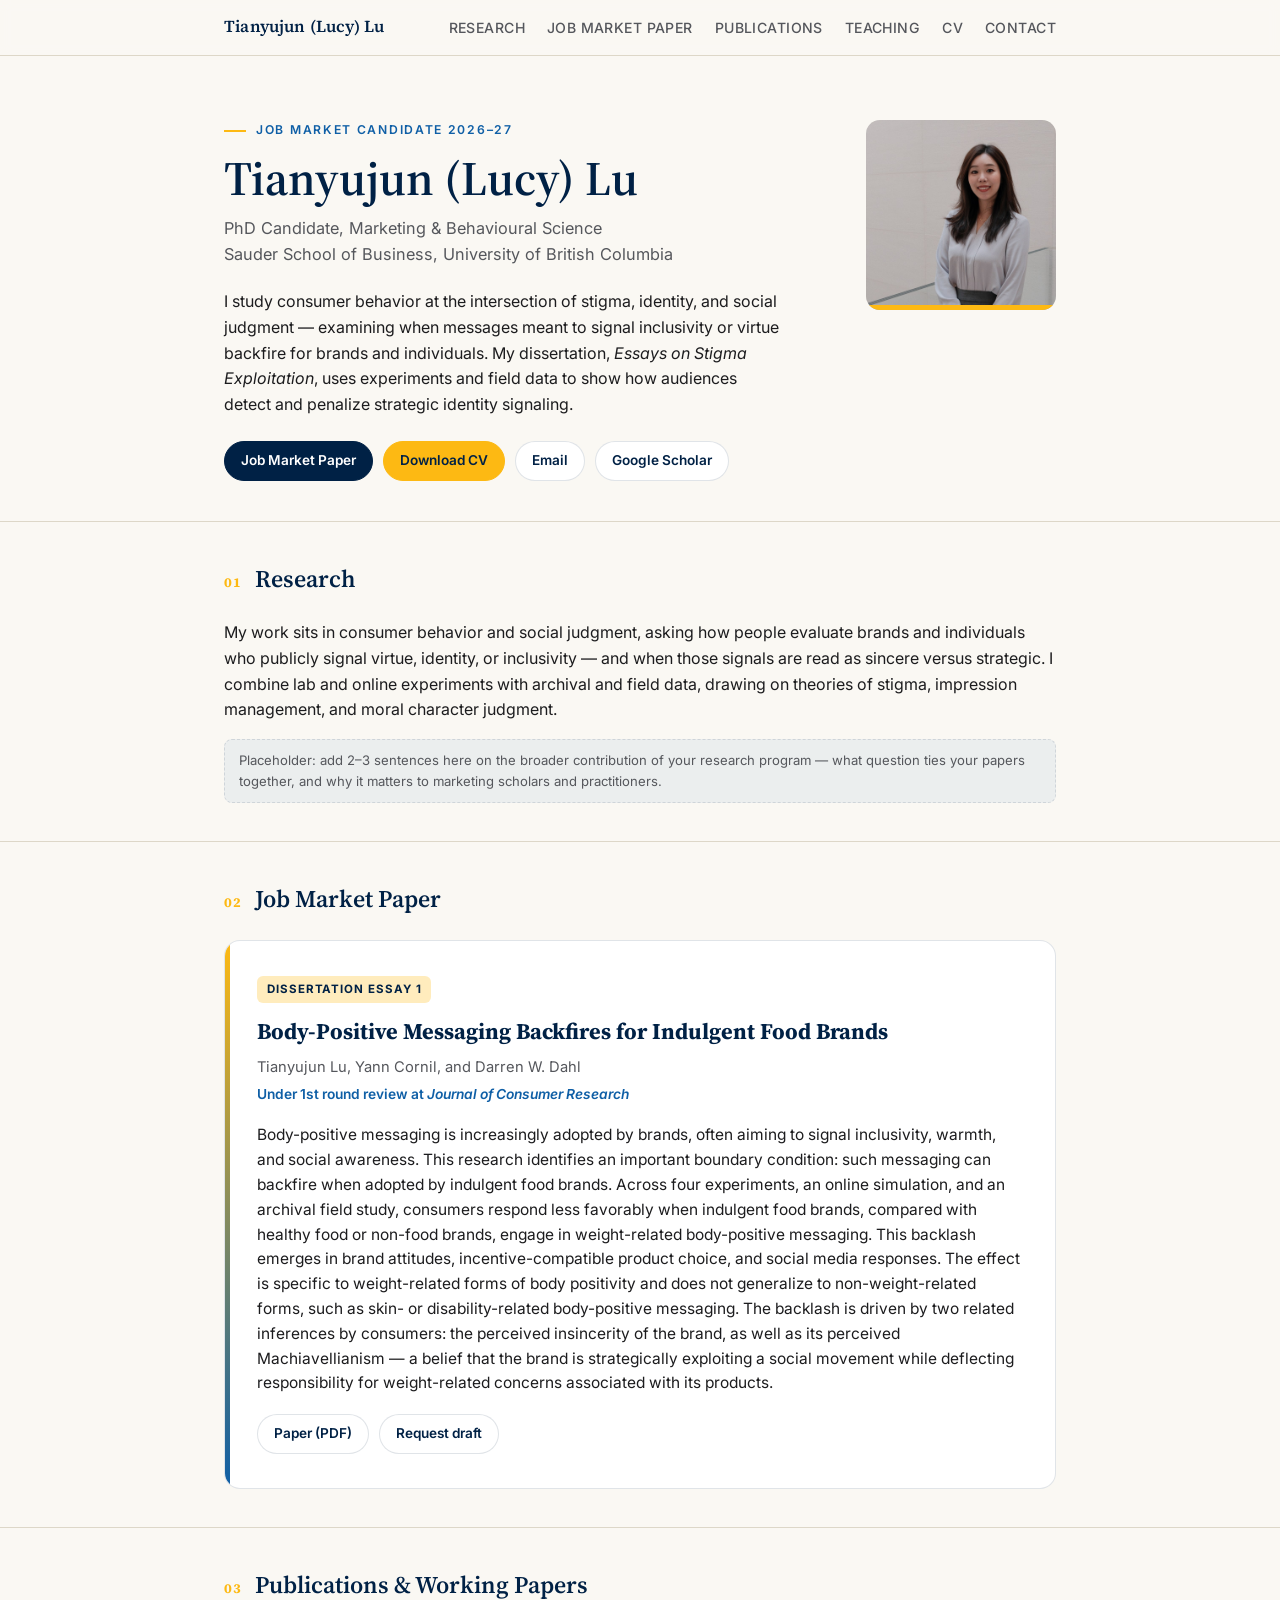
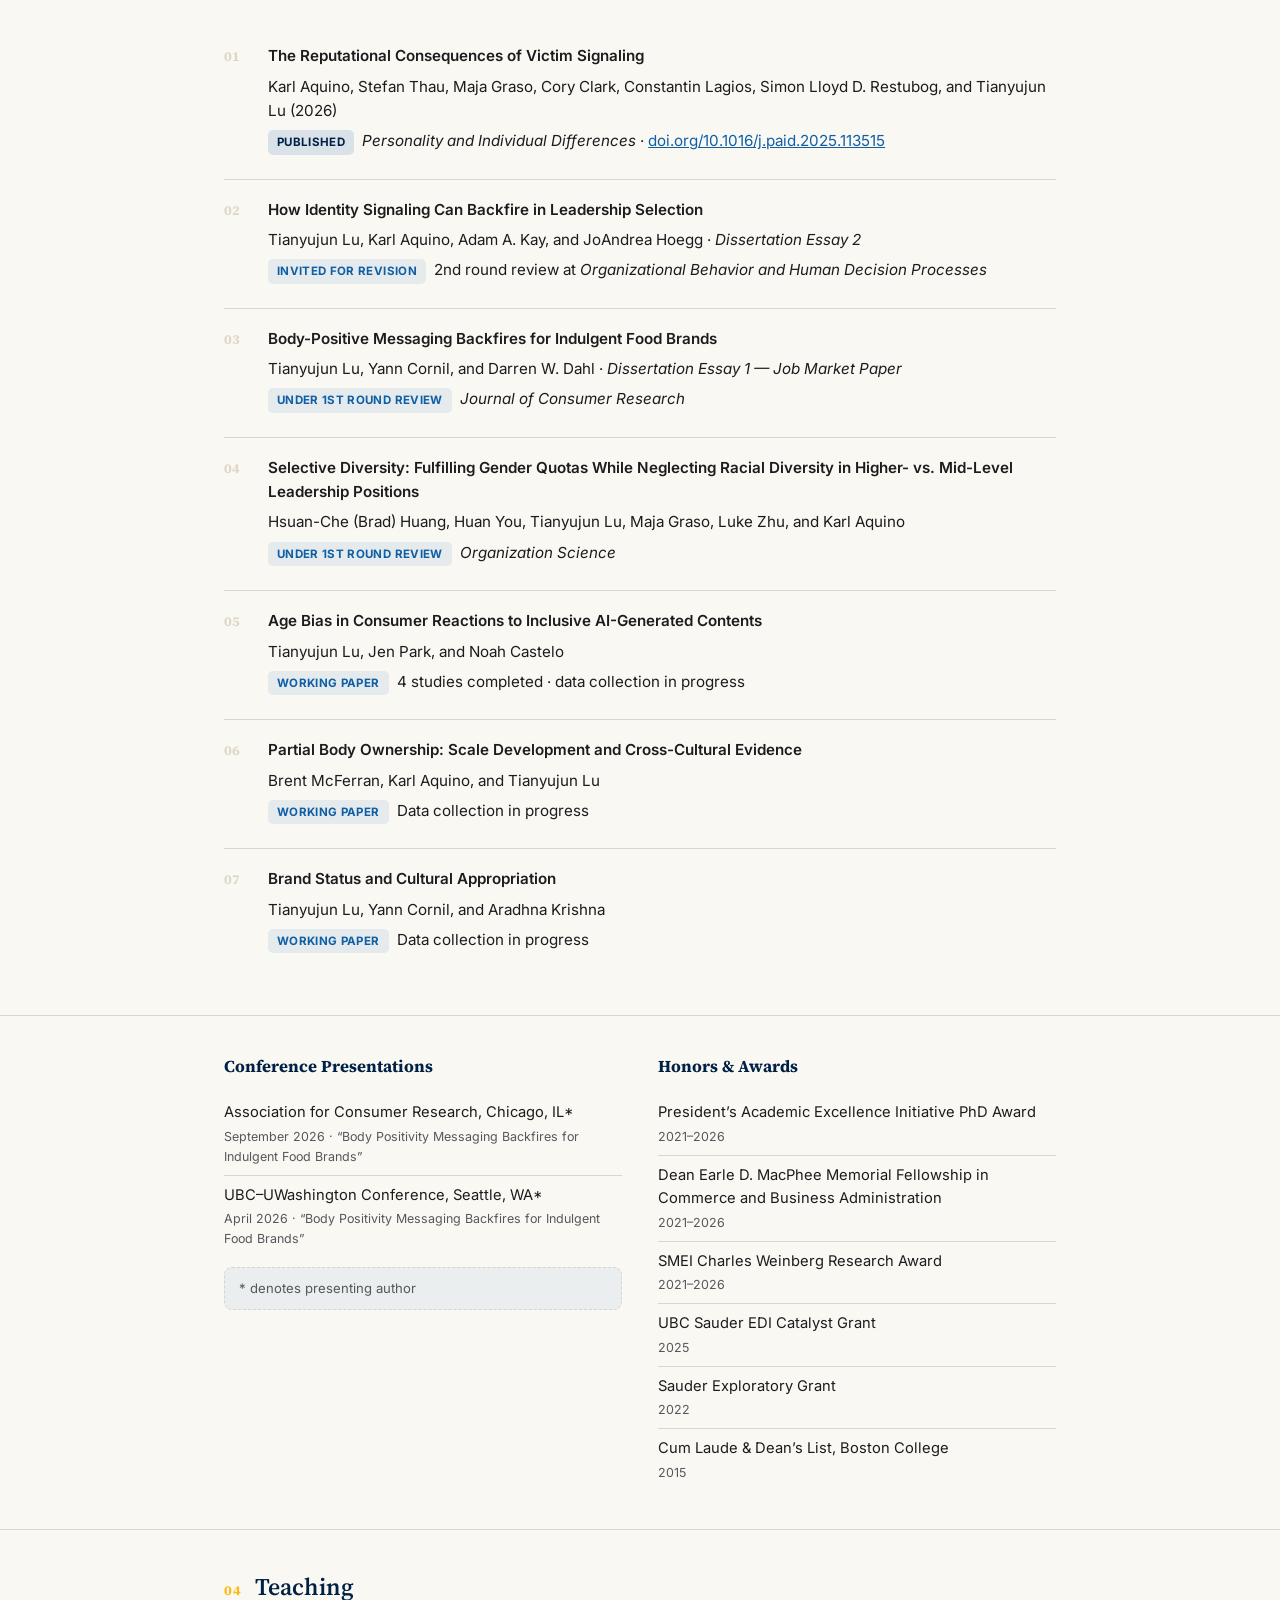
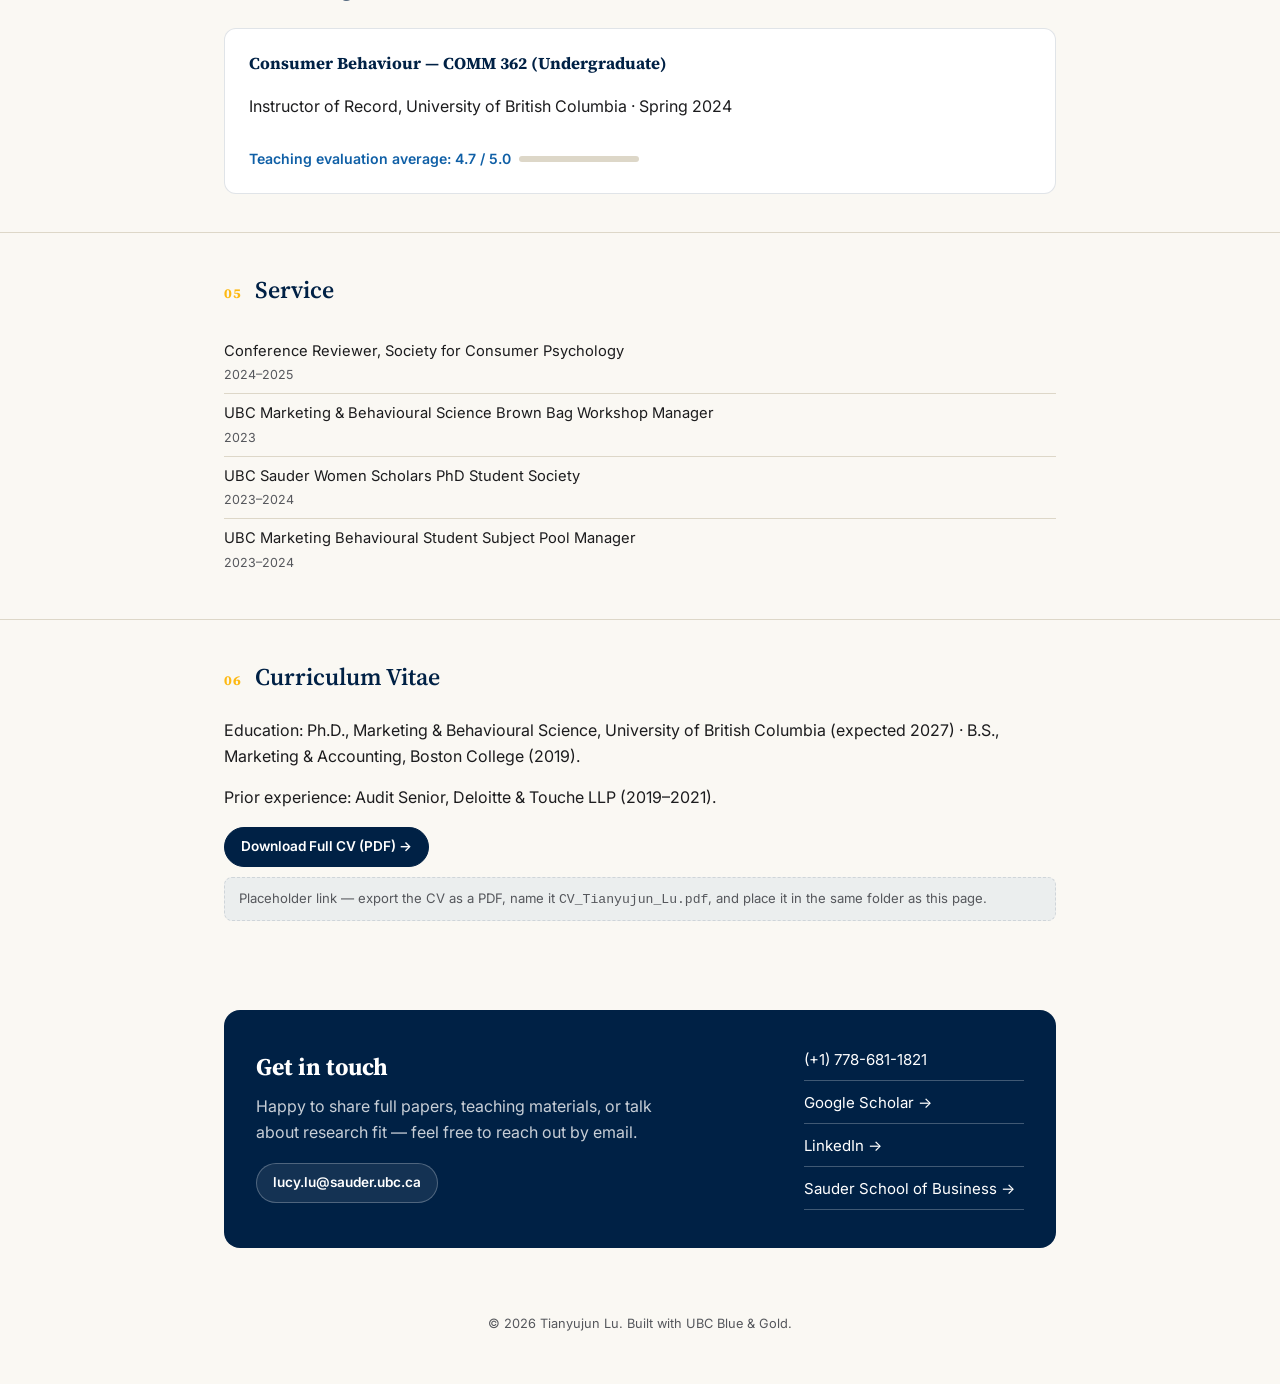
==== index.html @ c1b42fb0 "Rename index (7).html to index.html" ====
<!DOCTYPE html>
<html lang="en">
<head>
<meta charset="UTF-8">
<meta name="viewport" content="width=device-width, initial-scale=1.0">
<title>Tianyujun (Lucy) Lu — PhD Candidate, UBC Sauder School of Business</title>
<meta name="description" content="Tianyujun (Lucy) Lu, PhD Candidate in Marketing and Behavioural Science, University of British Columbia. Research on consumer behavior, stigma, and identity signaling.">
<link rel="preconnect" href="https://fonts.googleapis.com">
<link rel="preconnect" href="https://fonts.gstatic.com" crossorigin>
<link href="https://fonts.googleapis.com/css2?family=Source+Serif+4:opsz,wght@8..60,400;8..60,500;8..60,600;8..60,700&family=Inter:wght@400;500;600;700&display=swap" rel="stylesheet">
<style>
  :root{
    --ubc-blue: #002145;
    --ubc-blue-mid: #0C2D57;
    --ubc-blue-accent: #0F5FA6;
    --ubc-gold: #FDB913;
    --paper: #FAF8F3;
    --panel: #FFFFFF;
    --ink: #1C1C1E;
    --ink-soft: #55575c;
    --rule: #DDD7C8;
    --rule-blue: rgba(0,33,69,0.12);
    --serif: "Source Serif 4", Georgia, serif;
    --sans: "Inter", -apple-system, BlinkMacSystemFont, "Segoe UI", sans-serif;
    --maxw: 880px;
  }

  *{box-sizing:border-box;}
  html{scroll-behavior:smooth;}
  body{
    margin:0;
    background:var(--paper);
    color:var(--ink);
    font-family:var(--sans);
    line-height:1.6;
    -webkit-font-smoothing:antialiased;
  }

  a{color:var(--ubc-blue-accent);}
  a:hover{color:var(--ubc-blue);}

  ::selection{ background: rgba(253,185,19,0.35); }

  @media (prefers-reduced-motion: reduce){
    html{scroll-behavior:auto;}
    *{transition:none !important; animation:none !important;}
  }

  /* ---------- NAV ---------- */
  .nav{
    position:sticky; top:0; z-index:50;
    background:rgba(250,248,243,0.92);
    backdrop-filter:blur(6px);
    border-bottom:1px solid var(--rule);
  }
  .nav-inner{
    max-width:var(--maxw);
    margin:0 auto;
    padding:14px 24px;
    display:flex;
    align-items:center;
    justify-content:space-between;
    flex-wrap:wrap;
    gap:10px;
  }
  .nav-name{
    font-family:var(--serif);
    font-weight:600;
    font-size:1.05rem;
    color:var(--ubc-blue);
    text-decoration:none;
    letter-spacing:0.01em;
  }
  .nav-links{
    display:flex;
    gap:22px;
    list-style:none;
    margin:0; padding:0;
    flex-wrap:wrap;
  }
  .nav-links a{
    color:var(--ink-soft);
    text-decoration:none;
    font-size:0.88rem;
    font-weight:500;
    letter-spacing:0.03em;
    text-transform:uppercase;
    position:relative;
    padding-bottom:3px;
    border-bottom:2px solid transparent;
    transition:border-color .15s ease, color .15s ease;
  }
  .nav-links a:hover{
    color:var(--ubc-blue);
    border-bottom-color:var(--ubc-gold);
  }

  /* ---------- HERO ---------- */
  .hero{
    max-width:var(--maxw);
    margin:0 auto;
    padding:64px 24px 40px;
    display:flex;
    gap:40px;
    align-items:flex-start;
  }
  .hero-text{flex:1 1 420px; min-width:280px;}
  .eyebrow{
    text-transform:uppercase;
    letter-spacing:0.14em;
    font-size:0.76rem;
    font-weight:600;
    color:var(--ubc-blue-accent);
    margin:0 0 14px;
  }
  .eyebrow::before{
    content:"";
    display:inline-block;
    width:22px; height:2px;
    background:var(--ubc-gold);
    margin-right:10px;
    vertical-align:middle;
  }
  h1.name{
    font-family:var(--serif);
    font-size:clamp(2.1rem, 5vw, 3rem);
    line-height:1.08;
    margin:0 0 10px;
    color:var(--ubc-blue);
    font-weight:600;
  }
  .title-line{
    font-size:1.02rem;
    color:var(--ink-soft);
    margin:0 0 22px;
    max-width:46ch;
  }
  .hero-blurb{
    font-size:1rem;
    color:var(--ink);
    max-width:56ch;
    margin:0 0 24px;
  }
  .hero-links{
    display:flex;
    flex-wrap:wrap;
    gap:10px;
  }
  .pill{
    display:inline-flex;
    align-items:center;
    gap:6px;
    padding:8px 16px;
    border-radius:999px;
    font-size:0.85rem;
    font-weight:600;
    text-decoration:none;
    border:1px solid var(--rule-blue);
    color:var(--ubc-blue);
    background:var(--panel);
    transition:transform .12s ease, box-shadow .12s ease, background .12s ease;
  }
  .pill:hover{
    background:var(--ubc-blue);
    color:#fff;
    transform:translateY(-1px);
    box-shadow:0 4px 14px rgba(0,33,69,0.18);
  }
  .pill.solid{
    background:var(--ubc-blue);
    color:#fff;
    border-color:var(--ubc-blue);
  }
  .pill.solid:hover{ background:var(--ubc-blue-mid); }
  .pill.gold{
    background:var(--ubc-gold);
    border-color:var(--ubc-gold);
    color:var(--ubc-blue);
  }
  .pill.gold:hover{
    background:#e5a80f;
    color:var(--ubc-blue);
  }

  .headshot-wrap{
    flex:0 0 190px;
    width:190px; height:190px;
    border-radius:14px;
    overflow:hidden;
    background:linear-gradient(155deg, var(--ubc-blue) 0%, var(--ubc-blue-accent) 100%);
    display:flex;
    align-items:center;
    justify-content:center;
    position:relative;
  }
  .headshot-wrap img{
    width:100%; height:100%; object-fit:cover; display:block;
  }
  .headshot-wrap::after{
    content:"";
    position:absolute;
    bottom:0; left:0; right:0;
    height:5px;
    background:var(--ubc-gold);
  }

  /* ---------- SECTION SHELL ---------- */
  section{
    max-width:var(--maxw);
    margin:0 auto;
    padding:38px 24px;
  }
  .section-title{
    display:flex;
    align-items:baseline;
    gap:14px;
    margin:0 0 22px;
  }
  .section-title .num{
    font-family:var(--serif);
    font-size:0.85rem;
    color:var(--ubc-gold);
    font-weight:700;
    letter-spacing:0.05em;
  }
  .section-title h2{
    font-family:var(--serif);
    font-size:1.5rem;
    color:var(--ubc-blue);
    margin:0;
    font-weight:600;
  }
  .rule{
    border:none;
    border-top:1px solid var(--rule);
    margin:0;
  }

  /* ---------- JOB MARKET PAPER (signature block) ---------- */
  .jmp{
    background:var(--panel);
    border:1px solid var(--rule-blue);
    border-radius:16px;
    padding:34px 32px;
    position:relative;
    overflow:hidden;
  }
  .jmp::before{
    content:"";
    position:absolute;
    top:0; left:0; bottom:0;
    width:5px;
    background:linear-gradient(180deg, var(--ubc-gold), var(--ubc-blue-accent));
  }
  .jmp-tag{
    display:inline-block;
    font-size:0.72rem;
    font-weight:700;
    letter-spacing:0.08em;
    text-transform:uppercase;
    color:var(--ubc-blue);
    background:rgba(253,185,19,0.28);
    padding:4px 10px;
    border-radius:6px;
    margin-bottom:14px;
  }
  .jmp h3{
    font-family:var(--serif);
    font-size:1.4rem;
    color:var(--ubc-blue);
    margin:0 0 10px;
    line-height:1.3;
  }
  .jmp .authors{
    font-size:0.92rem;
    color:var(--ink-soft);
    margin:0 0 4px;
  }
  .jmp .status{
    font-size:0.86rem;
    color:var(--ubc-blue-accent);
    font-weight:600;
    margin:0 0 18px;
  }
  .jmp p.abstract{
    font-size:0.97rem;
    color:var(--ink);
    margin:0 0 18px;
  }

  /* ---------- PUBLICATION LIST ---------- */
  .pub{
    padding:18px 0;
    border-bottom:1px solid var(--rule);
    display:flex;
    gap:18px;
    align-items:flex-start;
  }
  .pub:last-child{border-bottom:none;}
  .pub-idx{
    font-family:var(--serif);
    font-size:0.85rem;
    color:var(--rule);
    font-weight:700;
    flex:0 0 26px;
    padding-top:2px;
  }
  .pub-body p{margin:0 0 6px; font-size:0.95rem;}
  .pub-title{font-weight:600; color:var(--ink);}
  .status-tag{
    display:inline-block;
    font-size:0.72rem;
    font-weight:700;
    letter-spacing:0.03em;
    text-transform:uppercase;
    padding:3px 9px;
    border-radius:5px;
    background:rgba(15,95,166,0.09);
    color:var(--ubc-blue-accent);
  }
  .status-tag.published{
    background:rgba(15,95,166,0.14);
    color:var(--ubc-blue);
  }

  /* ---------- TWO COLUMN ---------- */
  .two-col{
    display:grid;
    grid-template-columns:1fr 1fr;
    gap:36px;
  }
  @media (max-width:680px){
    .two-col{grid-template-columns:1fr;}
    .hero{flex-direction:column-reverse;}
    .headshot-wrap{width:140px;height:140px;}
  }
  .two-col h4{
    font-family:var(--serif);
    font-size:1.05rem;
    color:var(--ubc-blue);
    margin:0 0 12px;
  }
  ul.plain{
    list-style:none;
    margin:0; padding:0;
  }
  ul.plain li{
    font-size:0.92rem;
    padding:8px 0;
    border-bottom:1px solid var(--rule);
    color:var(--ink);
  }
  ul.plain li:last-child{border-bottom:none;}
  ul.plain li .yr{
    display:block;
    font-size:0.78rem;
    color:var(--ink-soft);
    margin-top:2px;
  }

  /* ---------- TEACHING ---------- */
  .teach-card{
    background:var(--panel);
    border:1px solid var(--rule-blue);
    border-radius:12px;
    padding:22px 24px;
  }
  .teach-card h4{
    font-family:var(--serif);
    color:var(--ubc-blue);
    margin:0 0 6px;
    font-size:1.05rem;
  }
  .eval{
    display:inline-flex;
    align-items:center;
    gap:8px;
    margin-top:12px;
    font-size:0.88rem;
    color:var(--ubc-blue-accent);
    font-weight:600;
  }
  .eval .bar{
    width:120px; height:6px;
    background:var(--rule);
    border-radius:4px;
    overflow:hidden;
  }
  .eval .fill{
    height:100%;
    background:var(--ubc-gold);
    width:94%;
  }

  /* ---------- CONTACT / FOOTER ---------- */
  .contact-block{
    background:var(--ubc-blue);
    color:#fff;
    border-radius:16px;
    padding:38px 32px;
    display:flex;
    justify-content:space-between;
    flex-wrap:wrap;
    gap:24px;
  }
  .contact-block h2{
    font-family:var(--serif);
    font-size:1.5rem;
    margin:0 0 8px;
    color:#fff;
  }
  .contact-block p{
    color:rgba(255,255,255,0.78);
    margin:0 0 18px;
    max-width:40ch;
  }
  .contact-block .pill{
    background:rgba(255,255,255,0.08);
    border-color:rgba(255,255,255,0.25);
    color:#fff;
  }
  .contact-block .pill:hover{
    background:var(--ubc-gold);
    color:var(--ubc-blue);
  }
  .contact-links{display:flex; flex-direction:column; gap:10px; min-width:220px;}
  .contact-links a{
    color:#fff;
    text-decoration:none;
    font-size:0.94rem;
    border-bottom:1px solid rgba(255,255,255,0.25);
    padding-bottom:8px;
  }
  .contact-links a:hover{ border-color:var(--ubc-gold); color:var(--ubc-gold); }

  footer{
    text-align:center;
    padding:28px 24px 50px;
    font-size:0.8rem;
    color:var(--ink-soft);
  }

  .note{
    font-size:0.82rem;
    color:var(--ink-soft);
    background:rgba(15,95,166,0.06);
    border:1px dashed var(--rule-blue);
    border-radius:8px;
    padding:10px 14px;
    margin-top:10px;
  }
</style>
</head>
<body>

<nav class="nav">
  <div class="nav-inner">
    <a class="nav-name" href="#top">Tianyujun (Lucy) Lu</a>
    <ul class="nav-links">
      <li><a href="#research">Research</a></li>
      <li><a href="#jmp">Job Market Paper</a></li>
      <li><a href="#publications">Publications</a></li>
      <li><a href="#teaching">Teaching</a></li>
      <li><a href="#cv">CV</a></li>
      <li><a href="#contact">Contact</a></li>
    </ul>
  </div>
</nav>

<div id="top"></div>

<!-- HERO -->
<header class="hero">
  <div class="hero-text">
    <p class="eyebrow">Job Market Candidate 2026&ndash;27</p>
    <h1 class="name">Tianyujun (Lucy) Lu</h1>
    <p class="title-line">PhD Candidate, Marketing &amp; Behavioural Science<br>Sauder School of Business, University of British Columbia</p>
    <p class="hero-blurb">
      I study consumer behavior at the intersection of stigma, identity, and social judgment &mdash;
      examining when messages meant to signal inclusivity or virtue backfire for brands and individuals.
      My dissertation, <em>Essays on Stigma Exploitation</em>, uses experiments and field data to show how
      audiences detect and penalize strategic identity signaling.
    </p>
    <div class="hero-links">
      <a class="pill solid" href="#jmp">Job Market Paper</a>
      <a class="pill gold" href="#cv">Download CV</a>
      <a class="pill" href="mailto:lucy.lu@sauder.ubc.ca">Email</a>
      <a class="pill" href="#" title="Add your Google Scholar link">Google Scholar</a>
    </div>
  </div>
  <div class="headshot-wrap">
    <img src="headshot.jpg" alt="Portrait of Tianyujun (Lucy) Lu">
  </div>
</header>

<hr class="rule">

<!-- RESEARCH -->
<section id="research">
  <div class="section-title"><span class="num">01</span><h2>Research</h2></div>
  <p>
    My work sits in consumer behavior and social judgment, asking how people evaluate brands and individuals
    who publicly signal virtue, identity, or inclusivity &mdash; and when those signals are read as sincere versus
    strategic. I combine lab and online experiments with archival and field data, drawing on theories of
    stigma, impression management, and moral character judgment.
  </p>
  <div class="note">
    Placeholder: add 2&ndash;3 sentences here on the broader contribution of your research program &mdash;
    what question ties your papers together, and why it matters to marketing scholars and practitioners.
  </div>
</section>

<hr class="rule">

<!-- JOB MARKET PAPER -->
<section id="jmp">
  <div class="section-title"><span class="num">02</span><h2>Job Market Paper</h2></div>
  <div class="jmp">
    <span class="jmp-tag">Dissertation Essay 1</span>
    <h3>Body-Positive Messaging Backfires for Indulgent Food Brands</h3>
    <p class="authors">Tianyujun Lu, Yann Cornil, and Darren W. Dahl</p>
    <p class="status">Under 1st round review at <em>Journal of Consumer Research</em></p>
    <p class="abstract">
      Body-positive messaging is increasingly adopted by brands, often aiming to signal inclusivity, warmth,
      and social awareness. This research identifies an important boundary condition: such messaging can
      backfire when adopted by indulgent food brands. Across four experiments, an online simulation, and an
      archival field study, consumers respond less favorably when indulgent food brands, compared with healthy
      food or non-food brands, engage in weight-related body-positive messaging. This backlash emerges in
      brand attitudes, incentive-compatible product choice, and social media responses. The effect is specific
      to weight-related forms of body positivity and does not generalize to non-weight-related forms, such as
      skin- or disability-related body-positive messaging. The backlash is driven by two related inferences by
      consumers: the perceived insincerity of the brand, as well as its perceived Machiavellianism &mdash; a belief
      that the brand is strategically exploiting a social movement while deflecting responsibility for
      weight-related concerns associated with its products.
    </p>
    <div class="hero-links">
      <a class="pill" href="#" title="Add link to paper PDF">Paper (PDF)</a>
      <a class="pill" href="mailto:lucy.lu@sauder.ubc.ca">Request draft</a>
    </div>
  </div>
</section>

<hr class="rule">

<!-- PUBLICATIONS -->
<section id="publications">
  <div class="section-title"><span class="num">03</span><h2>Publications &amp; Working Papers</h2></div>

  <div class="pub">
    <div class="pub-idx">01</div>
    <div class="pub-body">
      <p class="pub-title">The Reputational Consequences of Victim Signaling</p>
      <p>Karl Aquino, Stefan Thau, Maja Graso, Cory Clark, Constantin Lagios, Simon Lloyd D. Restubog, and Tianyujun Lu (2026)</p>
      <p><span class="status-tag published">Published</span> &nbsp;<em>Personality and Individual Differences</em> &middot;
      <a href="https://doi.org/10.1016/j.paid.2025.113515">doi.org/10.1016/j.paid.2025.113515</a></p>
    </div>
  </div>

  <div class="pub">
    <div class="pub-idx">02</div>
    <div class="pub-body">
      <p class="pub-title">How Identity Signaling Can Backfire in Leadership Selection</p>
      <p>Tianyujun Lu, Karl Aquino, Adam A. Kay, and JoAndrea Hoegg &middot; <em>Dissertation Essay 2</em></p>
      <p><span class="status-tag">Invited for revision</span> &nbsp;2nd round review at <em>Organizational Behavior and Human Decision Processes</em></p>
    </div>
  </div>

  <div class="pub">
    <div class="pub-idx">03</div>
    <div class="pub-body">
      <p class="pub-title">Body-Positive Messaging Backfires for Indulgent Food Brands</p>
      <p>Tianyujun Lu, Yann Cornil, and Darren W. Dahl &middot; <em>Dissertation Essay 1 &mdash; Job Market Paper</em></p>
      <p><span class="status-tag">Under 1st round review</span> &nbsp;<em>Journal of Consumer Research</em></p>
    </div>
  </div>

  <div class="pub">
    <div class="pub-idx">04</div>
    <div class="pub-body">
      <p class="pub-title">Selective Diversity: Fulfilling Gender Quotas While Neglecting Racial Diversity in Higher- vs. Mid-Level Leadership Positions</p>
      <p>Hsuan-Che (Brad) Huang, Huan You, Tianyujun Lu, Maja Graso, Luke Zhu, and Karl Aquino</p>
      <p><span class="status-tag">Under 1st round review</span> &nbsp;<em>Organization Science</em></p>
    </div>
  </div>

  <div class="pub">
    <div class="pub-idx">05</div>
    <div class="pub-body">
      <p class="pub-title">Age Bias in Consumer Reactions to Inclusive AI-Generated Contents</p>
      <p>Tianyujun Lu, Jen Park, and Noah Castelo</p>
      <p><span class="status-tag">Working paper</span> &nbsp;4 studies completed &middot; data collection in progress</p>
    </div>
  </div>

  <div class="pub">
    <div class="pub-idx">06</div>
    <div class="pub-body">
      <p class="pub-title">Partial Body Ownership: Scale Development and Cross-Cultural Evidence</p>
      <p>Brent McFerran, Karl Aquino, and Tianyujun Lu</p>
      <p><span class="status-tag">Working paper</span> &nbsp;Data collection in progress</p>
    </div>
  </div>

  <div class="pub">
    <div class="pub-idx">07</div>
    <div class="pub-body">
      <p class="pub-title">Brand Status and Cultural Appropriation</p>
      <p>Tianyujun Lu, Yann Cornil, and Aradhna Krishna</p>
      <p><span class="status-tag">Working paper</span> &nbsp;Data collection in progress</p>
    </div>
  </div>
</section>

<hr class="rule">

<!-- PRESENTATIONS + AWARDS -->
<section>
  <div class="two-col">
    <div>
      <h4>Conference Presentations</h4>
      <ul class="plain">
        <li>Association for Consumer Research, Chicago, IL*
          <span class="yr">September 2026 &middot; &ldquo;Body Positivity Messaging Backfires for Indulgent Food Brands&rdquo;</span>
        </li>
        <li>UBC&ndash;UWashington Conference, Seattle, WA*
          <span class="yr">April 2026 &middot; &ldquo;Body Positivity Messaging Backfires for Indulgent Food Brands&rdquo;</span>
        </li>
      </ul>
      <p class="note">* denotes presenting author</p>
    </div>
    <div>
      <h4>Honors &amp; Awards</h4>
      <ul class="plain">
        <li>President&rsquo;s Academic Excellence Initiative PhD Award <span class="yr">2021&ndash;2026</span></li>
        <li>Dean Earle D. MacPhee Memorial Fellowship in Commerce and Business Administration <span class="yr">2021&ndash;2026</span></li>
        <li>SMEI Charles Weinberg Research Award <span class="yr">2021&ndash;2026</span></li>
        <li>UBC Sauder EDI Catalyst Grant <span class="yr">2025</span></li>
        <li>Sauder Exploratory Grant <span class="yr">2022</span></li>
        <li>Cum Laude &amp; Dean&rsquo;s List, Boston College <span class="yr">2015</span></li>
      </ul>
    </div>
  </div>
</section>

<hr class="rule">

<!-- TEACHING -->
<section id="teaching">
  <div class="section-title"><span class="num">04</span><h2>Teaching</h2></div>
  <div class="teach-card">
    <h4>Consumer Behaviour &mdash; COMM 362 (Undergraduate)</h4>
    <p>Instructor of Record, University of British Columbia &middot; Spring 2024</p>
    <div class="eval">
      Teaching evaluation average: 4.7 / 5.0
      <span class="bar"><span class="fill"></span></span>
    </div>
  </div>
</section>

<hr class="rule">

<!-- SERVICE -->
<section>
  <div class="section-title"><span class="num">05</span><h2>Service</h2></div>
  <ul class="plain">
    <li>Conference Reviewer, Society for Consumer Psychology <span class="yr">2024&ndash;2025</span></li>
    <li>UBC Marketing &amp; Behavioural Science Brown Bag Workshop Manager <span class="yr">2023</span></li>
    <li>UBC Sauder Women Scholars PhD Student Society <span class="yr">2023&ndash;2024</span></li>
    <li>UBC Marketing Behavioural Student Subject Pool Manager <span class="yr">2023&ndash;2024</span></li>
  </ul>
</section>

<hr class="rule">

<!-- CV -->
<section id="cv">
  <div class="section-title"><span class="num">06</span><h2>Curriculum Vitae</h2></div>
  <p>Education: Ph.D., Marketing &amp; Behavioural Science, University of British Columbia (expected 2027) &middot; B.S., Marketing &amp; Accounting, Boston College (2019).</p>
  <p>Prior experience: Audit Senior, Deloitte &amp; Touche LLP (2019&ndash;2021).</p>
  <a class="pill solid" href="CV_Tianyujun_Lu.pdf">Download Full CV (PDF) &rarr;</a>
  <p class="note">Placeholder link &mdash; export the CV as a PDF, name it <code>CV_Tianyujun_Lu.pdf</code>, and place it in the same folder as this page.</p>
</section>

<!-- CONTACT -->
<section id="contact">
  <div class="contact-block">
    <div>
      <h2>Get in touch</h2>
      <p>Happy to share full papers, teaching materials, or talk about research fit &mdash; feel free to reach out by email.</p>
      <a class="pill gold" href="mailto:lucy.lu@sauder.ubc.ca">lucy.lu@sauder.ubc.ca</a>
    </div>
    <div class="contact-links">
      <a href="tel:+17786811821">(+1) 778-681-1821</a>
      <a href="#">Google Scholar &rarr;</a>
      <a href="#">LinkedIn &rarr;</a>
      <a href="https://www.sauder.ubc.ca/" target="_blank" rel="noopener">Sauder School of Business &rarr;</a>
    </div>
  </div>
</section>

<footer>
  &copy; 2026 Tianyujun Lu. Built with UBC Blue &amp; Gold.
</footer>

</body>
</html>
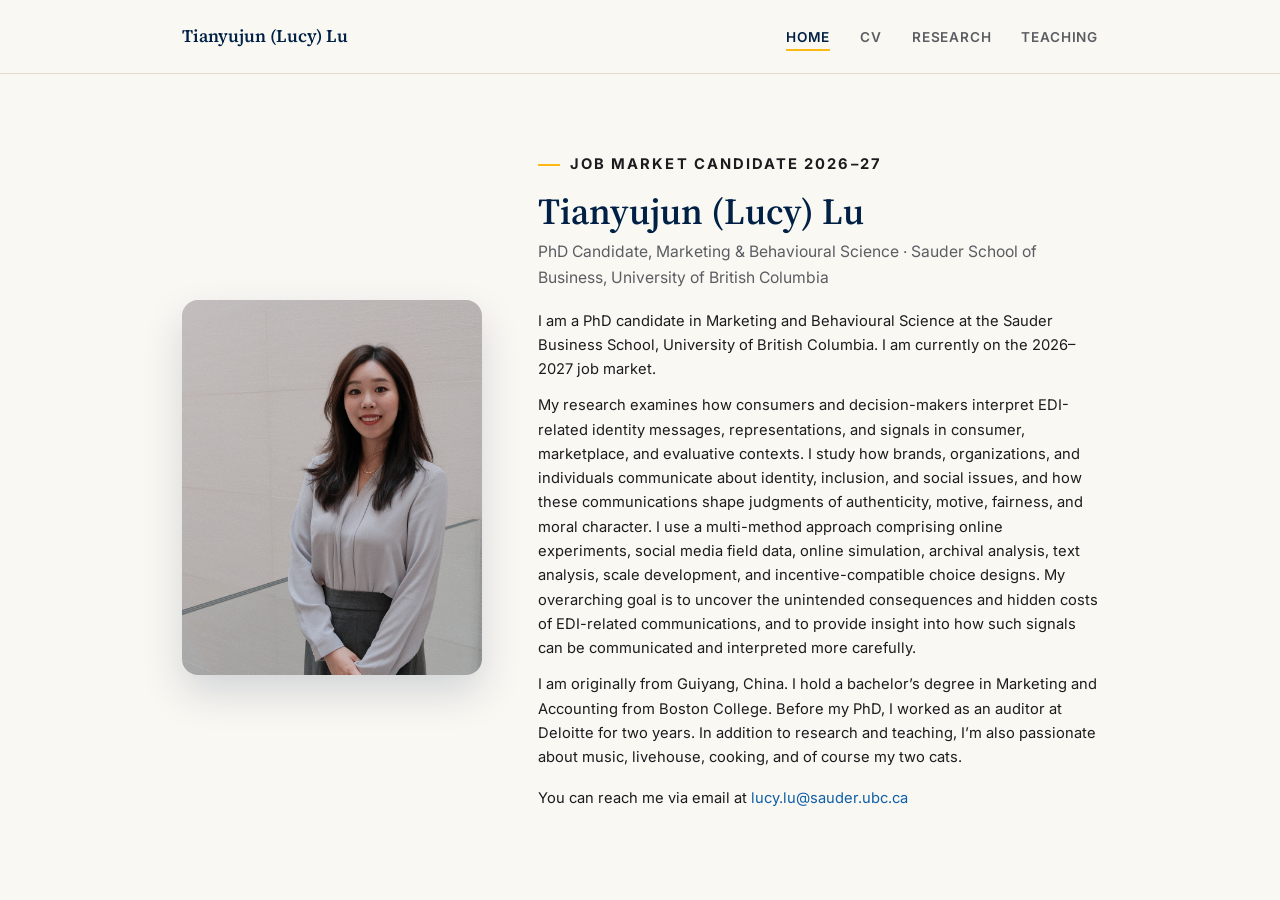
==== commit 82542929: "Add files via upload" ====
--- a/index.html
+++ b/index.html
@@ -4,450 +4,65 @@
 <meta charset="UTF-8">
 <meta name="viewport" content="width=device-width, initial-scale=1.0">
 <title>Tianyujun (Lucy) Lu — PhD Candidate, UBC Sauder School of Business</title>
-<meta name="description" content="Tianyujun (Lucy) Lu, PhD Candidate in Marketing and Behavioural Science, University of British Columbia. Research on consumer behavior, stigma, and identity signaling.">
+<meta name="description" content="Tianyujun (Lucy) Lu, PhD Candidate in Marketing and Behavioural Science, University of British Columbia.">
 <link rel="preconnect" href="https://fonts.googleapis.com">
 <link rel="preconnect" href="https://fonts.gstatic.com" crossorigin>
 <link href="https://fonts.googleapis.com/css2?family=Source+Serif+4:opsz,wght@8..60,400;8..60,500;8..60,600;8..60,700&family=Inter:wght@400;500;600;700&display=swap" rel="stylesheet">
+<link rel="stylesheet" href="style.css">
 <style>
-  :root{
-    --ubc-blue: #002145;
-    --ubc-blue-mid: #0C2D57;
-    --ubc-blue-accent: #0F5FA6;
-    --ubc-gold: #FDB913;
-    --paper: #FAF8F3;
-    --panel: #FFFFFF;
-    --ink: #1C1C1E;
-    --ink-soft: #55575c;
-    --rule: #DDD7C8;
-    --rule-blue: rgba(0,33,69,0.12);
-    --serif: "Source Serif 4", Georgia, serif;
-    --sans: "Inter", -apple-system, BlinkMacSystemFont, "Segoe UI", sans-serif;
-    --maxw: 880px;
+  body{ height:100vh; overflow:hidden; }
+  main.home{
+    flex:1;
+    display:flex;
+    align-items:center;
+    max-width:980px;
+    margin:0 auto;
+    padding:0 32px;
+    width:100%;
+    gap:56px;
+  }
+  .home-photo{
+    flex:0 0 300px;
+    width:300px;
+    border-radius:16px;
+    overflow:hidden;
+    box-shadow:0 18px 40px rgba(0,33,69,0.16);
+  }
+  .home-photo img{ width:100%; height:100%; object-fit:cover; display:block; }
+  .home-text{ flex:1 1 480px; min-width:0; }
+  .home-text .eyebrow{margin-bottom:14px;}
+  .home-text h1{
+    font-family:var(--serif);
+    font-size:clamp(1.7rem, 3.4vw, 2.3rem);
+    color:var(--ubc-blue);
+    margin:0 0 6px;
+    font-weight:600;
+    line-height:1.15;
+  }
+  .home-text .role{
+    color:var(--ink-soft);
+    font-size:0.98rem;
+    margin:0 0 18px;
+  }
+  .home-text p{
+    font-size:0.92rem;
+    margin:0 0 12px;
+    color:var(--ink);
+  }
+  .home-text .contact-line{
+    margin-top:16px;
+    font-size:0.92rem;
   }
 
-  *{box-sizing:border-box;}
-  html{scroll-behavior:smooth;}
-  body{
-    margin:0;
-    background:var(--paper);
-    color:var(--ink);
-    font-family:var(--sans);
-    line-height:1.6;
-    -webkit-font-smoothing:antialiased;
-  }
-
-  a{color:var(--ubc-blue-accent);}
-  a:hover{color:var(--ubc-blue);}
-
-  ::selection{ background: rgba(253,185,19,0.35); }
-
-  @media (prefers-reduced-motion: reduce){
-    html{scroll-behavior:auto;}
-    *{transition:none !important; animation:none !important;}
-  }
-
-  /* ---------- NAV ---------- */
-  .nav{
-    position:sticky; top:0; z-index:50;
-    background:rgba(250,248,243,0.92);
-    backdrop-filter:blur(6px);
-    border-bottom:1px solid var(--rule);
-  }
-  .nav-inner{
-    max-width:var(--maxw);
-    margin:0 auto;
-    padding:14px 24px;
-    display:flex;
-    align-items:center;
-    justify-content:space-between;
-    flex-wrap:wrap;
-    gap:10px;
-  }
-  .nav-name{
-    font-family:var(--serif);
-    font-weight:600;
-    font-size:1.05rem;
-    color:var(--ubc-blue);
-    text-decoration:none;
-    letter-spacing:0.01em;
-  }
-  .nav-links{
-    display:flex;
-    gap:22px;
-    list-style:none;
-    margin:0; padding:0;
-    flex-wrap:wrap;
-  }
-  .nav-links a{
-    color:var(--ink-soft);
-    text-decoration:none;
-    font-size:0.88rem;
-    font-weight:500;
-    letter-spacing:0.03em;
-    text-transform:uppercase;
-    position:relative;
-    padding-bottom:3px;
-    border-bottom:2px solid transparent;
-    transition:border-color .15s ease, color .15s ease;
-  }
-  .nav-links a:hover{
-    color:var(--ubc-blue);
-    border-bottom-color:var(--ubc-gold);
-  }
-
-  /* ---------- HERO ---------- */
-  .hero{
-    max-width:var(--maxw);
-    margin:0 auto;
-    padding:64px 24px 40px;
-    display:flex;
-    gap:40px;
-    align-items:flex-start;
-  }
-  .hero-text{flex:1 1 420px; min-width:280px;}
-  .eyebrow{
-    text-transform:uppercase;
-    letter-spacing:0.14em;
-    font-size:0.76rem;
-    font-weight:600;
-    color:var(--ubc-blue-accent);
-    margin:0 0 14px;
-  }
-  .eyebrow::before{
-    content:"";
-    display:inline-block;
-    width:22px; height:2px;
-    background:var(--ubc-gold);
-    margin-right:10px;
-    vertical-align:middle;
-  }
-  h1.name{
-    font-family:var(--serif);
-    font-size:clamp(2.1rem, 5vw, 3rem);
-    line-height:1.08;
-    margin:0 0 10px;
-    color:var(--ubc-blue);
-    font-weight:600;
-  }
-  .title-line{
-    font-size:1.02rem;
-    color:var(--ink-soft);
-    margin:0 0 22px;
-    max-width:46ch;
-  }
-  .hero-blurb{
-    font-size:1rem;
-    color:var(--ink);
-    max-width:56ch;
-    margin:0 0 24px;
-  }
-  .hero-links{
-    display:flex;
-    flex-wrap:wrap;
-    gap:10px;
-  }
-  .pill{
-    display:inline-flex;
-    align-items:center;
-    gap:6px;
-    padding:8px 16px;
-    border-radius:999px;
-    font-size:0.85rem;
-    font-weight:600;
-    text-decoration:none;
-    border:1px solid var(--rule-blue);
-    color:var(--ubc-blue);
-    background:var(--panel);
-    transition:transform .12s ease, box-shadow .12s ease, background .12s ease;
-  }
-  .pill:hover{
-    background:var(--ubc-blue);
-    color:#fff;
-    transform:translateY(-1px);
-    box-shadow:0 4px 14px rgba(0,33,69,0.18);
-  }
-  .pill.solid{
-    background:var(--ubc-blue);
-    color:#fff;
-    border-color:var(--ubc-blue);
-  }
-  .pill.solid:hover{ background:var(--ubc-blue-mid); }
-  .pill.gold{
-    background:var(--ubc-gold);
-    border-color:var(--ubc-gold);
-    color:var(--ubc-blue);
-  }
-  .pill.gold:hover{
-    background:#e5a80f;
-    color:var(--ubc-blue);
-  }
-
-  .headshot-wrap{
-    flex:0 0 190px;
-    width:190px; height:190px;
-    border-radius:14px;
-    overflow:hidden;
-    background:linear-gradient(155deg, var(--ubc-blue) 0%, var(--ubc-blue-accent) 100%);
-    display:flex;
-    align-items:center;
-    justify-content:center;
-    position:relative;
-  }
-  .headshot-wrap img{
-    width:100%; height:100%; object-fit:cover; display:block;
-  }
-  .headshot-wrap::after{
-    content:"";
-    position:absolute;
-    bottom:0; left:0; right:0;
-    height:5px;
-    background:var(--ubc-gold);
-  }
-
-  /* ---------- SECTION SHELL ---------- */
-  section{
-    max-width:var(--maxw);
-    margin:0 auto;
-    padding:38px 24px;
-  }
-  .section-title{
-    display:flex;
-    align-items:baseline;
-    gap:14px;
-    margin:0 0 22px;
-  }
-  .section-title .num{
-    font-family:var(--serif);
-    font-size:0.85rem;
-    color:var(--ubc-gold);
-    font-weight:700;
-    letter-spacing:0.05em;
-  }
-  .section-title h2{
-    font-family:var(--serif);
-    font-size:1.5rem;
-    color:var(--ubc-blue);
-    margin:0;
-    font-weight:600;
-  }
-  .rule{
-    border:none;
-    border-top:1px solid var(--rule);
-    margin:0;
-  }
-
-  /* ---------- JOB MARKET PAPER (signature block) ---------- */
-  .jmp{
-    background:var(--panel);
-    border:1px solid var(--rule-blue);
-    border-radius:16px;
-    padding:34px 32px;
-    position:relative;
-    overflow:hidden;
-  }
-  .jmp::before{
-    content:"";
-    position:absolute;
-    top:0; left:0; bottom:0;
-    width:5px;
-    background:linear-gradient(180deg, var(--ubc-gold), var(--ubc-blue-accent));
-  }
-  .jmp-tag{
-    display:inline-block;
-    font-size:0.72rem;
-    font-weight:700;
-    letter-spacing:0.08em;
-    text-transform:uppercase;
-    color:var(--ubc-blue);
-    background:rgba(253,185,19,0.28);
-    padding:4px 10px;
-    border-radius:6px;
-    margin-bottom:14px;
-  }
-  .jmp h3{
-    font-family:var(--serif);
-    font-size:1.4rem;
-    color:var(--ubc-blue);
-    margin:0 0 10px;
-    line-height:1.3;
-  }
-  .jmp .authors{
-    font-size:0.92rem;
-    color:var(--ink-soft);
-    margin:0 0 4px;
-  }
-  .jmp .status{
-    font-size:0.86rem;
-    color:var(--ubc-blue-accent);
-    font-weight:600;
-    margin:0 0 18px;
-  }
-  .jmp p.abstract{
-    font-size:0.97rem;
-    color:var(--ink);
-    margin:0 0 18px;
-  }
-
-  /* ---------- PUBLICATION LIST ---------- */
-  .pub{
-    padding:18px 0;
-    border-bottom:1px solid var(--rule);
-    display:flex;
-    gap:18px;
-    align-items:flex-start;
-  }
-  .pub:last-child{border-bottom:none;}
-  .pub-idx{
-    font-family:var(--serif);
-    font-size:0.85rem;
-    color:var(--rule);
-    font-weight:700;
-    flex:0 0 26px;
-    padding-top:2px;
-  }
-  .pub-body p{margin:0 0 6px; font-size:0.95rem;}
-  .pub-title{font-weight:600; color:var(--ink);}
-  .status-tag{
-    display:inline-block;
-    font-size:0.72rem;
-    font-weight:700;
-    letter-spacing:0.03em;
-    text-transform:uppercase;
-    padding:3px 9px;
-    border-radius:5px;
-    background:rgba(15,95,166,0.09);
-    color:var(--ubc-blue-accent);
-  }
-  .status-tag.published{
-    background:rgba(15,95,166,0.14);
-    color:var(--ubc-blue);
-  }
-
-  /* ---------- TWO COLUMN ---------- */
-  .two-col{
-    display:grid;
-    grid-template-columns:1fr 1fr;
-    gap:36px;
-  }
-  @media (max-width:680px){
-    .two-col{grid-template-columns:1fr;}
-    .hero{flex-direction:column-reverse;}
-    .headshot-wrap{width:140px;height:140px;}
-  }
-  .two-col h4{
-    font-family:var(--serif);
-    font-size:1.05rem;
-    color:var(--ubc-blue);
-    margin:0 0 12px;
-  }
-  ul.plain{
-    list-style:none;
-    margin:0; padding:0;
-  }
-  ul.plain li{
-    font-size:0.92rem;
-    padding:8px 0;
-    border-bottom:1px solid var(--rule);
-    color:var(--ink);
-  }
-  ul.plain li:last-child{border-bottom:none;}
-  ul.plain li .yr{
-    display:block;
-    font-size:0.78rem;
-    color:var(--ink-soft);
-    margin-top:2px;
-  }
-
-  /* ---------- TEACHING ---------- */
-  .teach-card{
-    background:var(--panel);
-    border:1px solid var(--rule-blue);
-    border-radius:12px;
-    padding:22px 24px;
-  }
-  .teach-card h4{
-    font-family:var(--serif);
-    color:var(--ubc-blue);
-    margin:0 0 6px;
-    font-size:1.05rem;
-  }
-  .eval{
-    display:inline-flex;
-    align-items:center;
-    gap:8px;
-    margin-top:12px;
-    font-size:0.88rem;
-    color:var(--ubc-blue-accent);
-    font-weight:600;
-  }
-  .eval .bar{
-    width:120px; height:6px;
-    background:var(--rule);
-    border-radius:4px;
-    overflow:hidden;
-  }
-  .eval .fill{
-    height:100%;
-    background:var(--ubc-gold);
-    width:94%;
-  }
-
-  /* ---------- CONTACT / FOOTER ---------- */
-  .contact-block{
-    background:var(--ubc-blue);
-    color:#fff;
-    border-radius:16px;
-    padding:38px 32px;
-    display:flex;
-    justify-content:space-between;
-    flex-wrap:wrap;
-    gap:24px;
-  }
-  .contact-block h2{
-    font-family:var(--serif);
-    font-size:1.5rem;
-    margin:0 0 8px;
-    color:#fff;
-  }
-  .contact-block p{
-    color:rgba(255,255,255,0.78);
-    margin:0 0 18px;
-    max-width:40ch;
-  }
-  .contact-block .pill{
-    background:rgba(255,255,255,0.08);
-    border-color:rgba(255,255,255,0.25);
-    color:#fff;
-  }
-  .contact-block .pill:hover{
-    background:var(--ubc-gold);
-    color:var(--ubc-blue);
-  }
-  .contact-links{display:flex; flex-direction:column; gap:10px; min-width:220px;}
-  .contact-links a{
-    color:#fff;
-    text-decoration:none;
-    font-size:0.94rem;
-    border-bottom:1px solid rgba(255,255,255,0.25);
-    padding-bottom:8px;
-  }
-  .contact-links a:hover{ border-color:var(--ubc-gold); color:var(--ubc-gold); }
-
-  footer{
-    text-align:center;
-    padding:28px 24px 50px;
-    font-size:0.8rem;
-    color:var(--ink-soft);
-  }
-
-  .note{
-    font-size:0.82rem;
-    color:var(--ink-soft);
-    background:rgba(15,95,166,0.06);
-    border:1px dashed var(--rule-blue);
-    border-radius:8px;
-    padding:10px 14px;
-    margin-top:10px;
+  /* allow scrolling gracefully on small screens instead of clipping content */
+  @media (max-height:760px), (max-width:860px){
+    body{ height:auto; overflow:auto; }
+    main.home{
+      flex-direction:column;
+      align-items:flex-start;
+      padding:48px 32px 64px;
+    }
+    .home-photo{ width:220px; flex-basis:220px; }
   }
 </style>
 </head>
@@ -455,252 +70,34 @@
 
 <nav class="nav">
   <div class="nav-inner">
-    <a class="nav-name" href="#top">Tianyujun (Lucy) Lu</a>
+    <span class="nav-name">Tianyujun (Lucy) Lu</span>
     <ul class="nav-links">
-      <li><a href="#research">Research</a></li>
-      <li><a href="#jmp">Job Market Paper</a></li>
-      <li><a href="#publications">Publications</a></li>
-      <li><a href="#teaching">Teaching</a></li>
-      <li><a href="#cv">CV</a></li>
-      <li><a href="#contact">Contact</a></li>
+      <li><a href="index.html" class="active">Home</a></li>
+      <li><a href="cv.html">CV</a></li>
+      <li><a href="research.html">Research</a></li>
+      <li><a href="teaching.html">Teaching</a></li>
     </ul>
   </div>
 </nav>
 
-<div id="top"></div>
+<main class="home">
+  <div class="home-photo">
+    <img src="headshot_large.jpg" alt="Portrait of Tianyujun (Lucy) Lu">
+  </div>
+  <div class="home-text">
+    <p class="eyebrow">Job Market Candidate 2026&ndash;27</p>
+    <h1>Tianyujun (Lucy) Lu</h1>
+    <p class="role">PhD Candidate, Marketing &amp; Behavioural Science &middot; Sauder School of Business, University of British Columbia</p>
 
-<!-- HERO -->
-<header class="hero">
-  <div class="hero-text">
-    <p class="eyebrow">Job Market Candidate 2026&ndash;27</p>
-    <h1 class="name">Tianyujun (Lucy) Lu</h1>
-    <p class="title-line">PhD Candidate, Marketing &amp; Behavioural Science<br>Sauder School of Business, University of British Columbia</p>
-    <p class="hero-blurb">
-      I study consumer behavior at the intersection of stigma, identity, and social judgment &mdash;
-      examining when messages meant to signal inclusivity or virtue backfire for brands and individuals.
-      My dissertation, <em>Essays on Stigma Exploitation</em>, uses experiments and field data to show how
-      audiences detect and penalize strategic identity signaling.
-    </p>
-    <div class="hero-links">
-      <a class="pill solid" href="#jmp">Job Market Paper</a>
-      <a class="pill gold" href="#cv">Download CV</a>
-      <a class="pill" href="mailto:lucy.lu@sauder.ubc.ca">Email</a>
-      <a class="pill" href="#" title="Add your Google Scholar link">Google Scholar</a>
-    </div>
+    <p>I am a PhD candidate in Marketing and Behavioural Science at the Sauder Business School, University of British Columbia. I am currently on the 2026&ndash;2027 job market.</p>
+
+    <p>My research examines how consumers and decision-makers interpret EDI-related identity messages, representations, and signals in consumer, marketplace, and evaluative contexts. I study how brands, organizations, and individuals communicate about identity, inclusion, and social issues, and how these communications shape judgments of authenticity, motive, fairness, and moral character. I use a multi-method approach comprising online experiments, social media field data, online simulation, archival analysis, text analysis, scale development, and incentive-compatible choice designs. My overarching goal is to uncover the unintended consequences and hidden costs of EDI-related communications, and to provide insight into how such signals can be communicated and interpreted more carefully.</p>
+
+    <p>I am originally from Guiyang, China. I hold a bachelor&rsquo;s degree in Marketing and Accounting from Boston College. Before my PhD, I worked as an auditor at Deloitte for two years. In addition to research and teaching, I&rsquo;m also passionate about music, livehouse, cooking, and of course my two cats.</p>
+
+    <p class="contact-line">You can reach me via email at <a href="mailto:lucy.lu@sauder.ubc.ca">lucy.lu@sauder.ubc.ca</a></p>
   </div>
-  <div class="headshot-wrap">
-    <img src="headshot.jpg" alt="Portrait of Tianyujun (Lucy) Lu">
-  </div>
-</header>
-
-<hr class="rule">
-
-<!-- RESEARCH -->
-<section id="research">
-  <div class="section-title"><span class="num">01</span><h2>Research</h2></div>
-  <p>
-    My work sits in consumer behavior and social judgment, asking how people evaluate brands and individuals
-    who publicly signal virtue, identity, or inclusivity &mdash; and when those signals are read as sincere versus
-    strategic. I combine lab and online experiments with archival and field data, drawing on theories of
-    stigma, impression management, and moral character judgment.
-  </p>
-  <div class="note">
-    Placeholder: add 2&ndash;3 sentences here on the broader contribution of your research program &mdash;
-    what question ties your papers together, and why it matters to marketing scholars and practitioners.
-  </div>
-</section>
-
-<hr class="rule">
-
-<!-- JOB MARKET PAPER -->
-<section id="jmp">
-  <div class="section-title"><span class="num">02</span><h2>Job Market Paper</h2></div>
-  <div class="jmp">
-    <span class="jmp-tag">Dissertation Essay 1</span>
-    <h3>Body-Positive Messaging Backfires for Indulgent Food Brands</h3>
-    <p class="authors">Tianyujun Lu, Yann Cornil, and Darren W. Dahl</p>
-    <p class="status">Under 1st round review at <em>Journal of Consumer Research</em></p>
-    <p class="abstract">
-      Body-positive messaging is increasingly adopted by brands, often aiming to signal inclusivity, warmth,
-      and social awareness. This research identifies an important boundary condition: such messaging can
-      backfire when adopted by indulgent food brands. Across four experiments, an online simulation, and an
-      archival field study, consumers respond less favorably when indulgent food brands, compared with healthy
-      food or non-food brands, engage in weight-related body-positive messaging. This backlash emerges in
-      brand attitudes, incentive-compatible product choice, and social media responses. The effect is specific
-      to weight-related forms of body positivity and does not generalize to non-weight-related forms, such as
-      skin- or disability-related body-positive messaging. The backlash is driven by two related inferences by
-      consumers: the perceived insincerity of the brand, as well as its perceived Machiavellianism &mdash; a belief
-      that the brand is strategically exploiting a social movement while deflecting responsibility for
-      weight-related concerns associated with its products.
-    </p>
-    <div class="hero-links">
-      <a class="pill" href="#" title="Add link to paper PDF">Paper (PDF)</a>
-      <a class="pill" href="mailto:lucy.lu@sauder.ubc.ca">Request draft</a>
-    </div>
-  </div>
-</section>
-
-<hr class="rule">
-
-<!-- PUBLICATIONS -->
-<section id="publications">
-  <div class="section-title"><span class="num">03</span><h2>Publications &amp; Working Papers</h2></div>
-
-  <div class="pub">
-    <div class="pub-idx">01</div>
-    <div class="pub-body">
-      <p class="pub-title">The Reputational Consequences of Victim Signaling</p>
-      <p>Karl Aquino, Stefan Thau, Maja Graso, Cory Clark, Constantin Lagios, Simon Lloyd D. Restubog, and Tianyujun Lu (2026)</p>
-      <p><span class="status-tag published">Published</span> &nbsp;<em>Personality and Individual Differences</em> &middot;
-      <a href="https://doi.org/10.1016/j.paid.2025.113515">doi.org/10.1016/j.paid.2025.113515</a></p>
-    </div>
-  </div>
-
-  <div class="pub">
-    <div class="pub-idx">02</div>
-    <div class="pub-body">
-      <p class="pub-title">How Identity Signaling Can Backfire in Leadership Selection</p>
-      <p>Tianyujun Lu, Karl Aquino, Adam A. Kay, and JoAndrea Hoegg &middot; <em>Dissertation Essay 2</em></p>
-      <p><span class="status-tag">Invited for revision</span> &nbsp;2nd round review at <em>Organizational Behavior and Human Decision Processes</em></p>
-    </div>
-  </div>
-
-  <div class="pub">
-    <div class="pub-idx">03</div>
-    <div class="pub-body">
-      <p class="pub-title">Body-Positive Messaging Backfires for Indulgent Food Brands</p>
-      <p>Tianyujun Lu, Yann Cornil, and Darren W. Dahl &middot; <em>Dissertation Essay 1 &mdash; Job Market Paper</em></p>
-      <p><span class="status-tag">Under 1st round review</span> &nbsp;<em>Journal of Consumer Research</em></p>
-    </div>
-  </div>
-
-  <div class="pub">
-    <div class="pub-idx">04</div>
-    <div class="pub-body">
-      <p class="pub-title">Selective Diversity: Fulfilling Gender Quotas While Neglecting Racial Diversity in Higher- vs. Mid-Level Leadership Positions</p>
-      <p>Hsuan-Che (Brad) Huang, Huan You, Tianyujun Lu, Maja Graso, Luke Zhu, and Karl Aquino</p>
-      <p><span class="status-tag">Under 1st round review</span> &nbsp;<em>Organization Science</em></p>
-    </div>
-  </div>
-
-  <div class="pub">
-    <div class="pub-idx">05</div>
-    <div class="pub-body">
-      <p class="pub-title">Age Bias in Consumer Reactions to Inclusive AI-Generated Contents</p>
-      <p>Tianyujun Lu, Jen Park, and Noah Castelo</p>
-      <p><span class="status-tag">Working paper</span> &nbsp;4 studies completed &middot; data collection in progress</p>
-    </div>
-  </div>
-
-  <div class="pub">
-    <div class="pub-idx">06</div>
-    <div class="pub-body">
-      <p class="pub-title">Partial Body Ownership: Scale Development and Cross-Cultural Evidence</p>
-      <p>Brent McFerran, Karl Aquino, and Tianyujun Lu</p>
-      <p><span class="status-tag">Working paper</span> &nbsp;Data collection in progress</p>
-    </div>
-  </div>
-
-  <div class="pub">
-    <div class="pub-idx">07</div>
-    <div class="pub-body">
-      <p class="pub-title">Brand Status and Cultural Appropriation</p>
-      <p>Tianyujun Lu, Yann Cornil, and Aradhna Krishna</p>
-      <p><span class="status-tag">Working paper</span> &nbsp;Data collection in progress</p>
-    </div>
-  </div>
-</section>
-
-<hr class="rule">
-
-<!-- PRESENTATIONS + AWARDS -->
-<section>
-  <div class="two-col">
-    <div>
-      <h4>Conference Presentations</h4>
-      <ul class="plain">
-        <li>Association for Consumer Research, Chicago, IL*
-          <span class="yr">September 2026 &middot; &ldquo;Body Positivity Messaging Backfires for Indulgent Food Brands&rdquo;</span>
-        </li>
-        <li>UBC&ndash;UWashington Conference, Seattle, WA*
-          <span class="yr">April 2026 &middot; &ldquo;Body Positivity Messaging Backfires for Indulgent Food Brands&rdquo;</span>
-        </li>
-      </ul>
-      <p class="note">* denotes presenting author</p>
-    </div>
-    <div>
-      <h4>Honors &amp; Awards</h4>
-      <ul class="plain">
-        <li>President&rsquo;s Academic Excellence Initiative PhD Award <span class="yr">2021&ndash;2026</span></li>
-        <li>Dean Earle D. MacPhee Memorial Fellowship in Commerce and Business Administration <span class="yr">2021&ndash;2026</span></li>
-        <li>SMEI Charles Weinberg Research Award <span class="yr">2021&ndash;2026</span></li>
-        <li>UBC Sauder EDI Catalyst Grant <span class="yr">2025</span></li>
-        <li>Sauder Exploratory Grant <span class="yr">2022</span></li>
-        <li>Cum Laude &amp; Dean&rsquo;s List, Boston College <span class="yr">2015</span></li>
-      </ul>
-    </div>
-  </div>
-</section>
-
-<hr class="rule">
-
-<!-- TEACHING -->
-<section id="teaching">
-  <div class="section-title"><span class="num">04</span><h2>Teaching</h2></div>
-  <div class="teach-card">
-    <h4>Consumer Behaviour &mdash; COMM 362 (Undergraduate)</h4>
-    <p>Instructor of Record, University of British Columbia &middot; Spring 2024</p>
-    <div class="eval">
-      Teaching evaluation average: 4.7 / 5.0
-      <span class="bar"><span class="fill"></span></span>
-    </div>
-  </div>
-</section>
-
-<hr class="rule">
-
-<!-- SERVICE -->
-<section>
-  <div class="section-title"><span class="num">05</span><h2>Service</h2></div>
-  <ul class="plain">
-    <li>Conference Reviewer, Society for Consumer Psychology <span class="yr">2024&ndash;2025</span></li>
-    <li>UBC Marketing &amp; Behavioural Science Brown Bag Workshop Manager <span class="yr">2023</span></li>
-    <li>UBC Sauder Women Scholars PhD Student Society <span class="yr">2023&ndash;2024</span></li>
-    <li>UBC Marketing Behavioural Student Subject Pool Manager <span class="yr">2023&ndash;2024</span></li>
-  </ul>
-</section>
-
-<hr class="rule">
-
-<!-- CV -->
-<section id="cv">
-  <div class="section-title"><span class="num">06</span><h2>Curriculum Vitae</h2></div>
-  <p>Education: Ph.D., Marketing &amp; Behavioural Science, University of British Columbia (expected 2027) &middot; B.S., Marketing &amp; Accounting, Boston College (2019).</p>
-  <p>Prior experience: Audit Senior, Deloitte &amp; Touche LLP (2019&ndash;2021).</p>
-  <a class="pill solid" href="CV_Tianyujun_Lu.pdf">Download Full CV (PDF) &rarr;</a>
-  <p class="note">Placeholder link &mdash; export the CV as a PDF, name it <code>CV_Tianyujun_Lu.pdf</code>, and place it in the same folder as this page.</p>
-</section>
-
-<!-- CONTACT -->
-<section id="contact">
-  <div class="contact-block">
-    <div>
-      <h2>Get in touch</h2>
-      <p>Happy to share full papers, teaching materials, or talk about research fit &mdash; feel free to reach out by email.</p>
-      <a class="pill gold" href="mailto:lucy.lu@sauder.ubc.ca">lucy.lu@sauder.ubc.ca</a>
-    </div>
-    <div class="contact-links">
-      <a href="tel:+17786811821">(+1) 778-681-1821</a>
-      <a href="#">Google Scholar &rarr;</a>
-      <a href="#">LinkedIn &rarr;</a>
-      <a href="https://www.sauder.ubc.ca/" target="_blank" rel="noopener">Sauder School of Business &rarr;</a>
-    </div>
-  </div>
-</section>
-
-<footer>
-  &copy; 2026 Tianyujun Lu. Built with UBC Blue &amp; Gold.
-</footer>
+</main>
 
 </body>
 </html>
--- a/style.css
+++ b/style.css
@@ -0,0 +1,249 @@
+:root{
+  --ubc-blue: #002145;
+  --ubc-blue-accent: #0F5FA6;
+  --ubc-gold: #FDB913;
+  --paper: #FAF8F3;
+  --ink: #1C1C1E;
+  --ink-soft: #5B5D62;
+  --rule: #E1DBCD;
+  --serif: "Source Serif 4", Georgia, serif;
+  --sans: "Inter", -apple-system, BlinkMacSystemFont, "Segoe UI", sans-serif;
+  --maxw: 980px;
+}
+
+*{box-sizing:border-box;}
+html{-webkit-text-size-adjust:100%;}
+body{
+  margin:0;
+  background:var(--paper);
+  color:var(--ink);
+  font-family:var(--sans);
+  line-height:1.65;
+  -webkit-font-smoothing:antialiased;
+  min-height:100vh;
+  display:flex;
+  flex-direction:column;
+}
+a{color:var(--ubc-blue-accent); text-decoration:none;}
+a:hover{color:var(--ubc-blue); text-decoration:underline;}
+::selection{background:rgba(253,185,19,0.35);}
+
+/* ---------- NAV ---------- */
+.nav{
+  border-bottom:1px solid var(--rule);
+  background:var(--paper);
+}
+.nav-inner{
+  max-width:var(--maxw);
+  margin:0 auto;
+  padding:22px 32px;
+  display:flex;
+  align-items:center;
+  justify-content:space-between;
+  flex-wrap:wrap;
+  gap:14px;
+}
+.nav-name{
+  font-family:var(--serif);
+  font-weight:600;
+  font-size:1.1rem;
+  color:var(--ubc-blue);
+}
+.nav-links{
+  display:flex;
+  gap:30px;
+  list-style:none;
+  margin:0; padding:0;
+}
+.nav-links a{
+  color:var(--ink-soft);
+  font-size:0.85rem;
+  font-weight:600;
+  letter-spacing:0.06em;
+  text-transform:uppercase;
+  padding-bottom:4px;
+  border-bottom:2px solid transparent;
+}
+.nav-links a:hover{
+  color:var(--ubc-blue);
+  border-bottom-color:var(--ubc-gold);
+  text-decoration:none;
+}
+.nav-links a.active{
+  color:var(--ubc-blue);
+  border-bottom-color:var(--ubc-gold);
+}
+
+main{flex:1;}
+
+/* ---------- PAGE HEADER (for CV / Research / Teaching) ---------- */
+.page-head{
+  max-width:var(--maxw);
+  margin:0 auto;
+  padding:56px 32px 0;
+}
+.eyebrow{
+  text-transform:uppercase;
+  letter-spacing:0.14em;
+  font-size:0.76rem;
+  font-weight:700;
+  color:var(--ubc-blue-accent);
+  margin:0 0 12px;
+}
+.eyebrow::before{
+  content:"";
+  display:inline-block;
+  width:22px; height:2px;
+  background:var(--ubc-gold);
+  margin-right:10px;
+  vertical-align:middle;
+}
+.page-head h1{
+  font-family:var(--serif);
+  font-size:clamp(1.8rem, 4vw, 2.5rem);
+  color:var(--ubc-blue);
+  margin:0 0 8px;
+  font-weight:600;
+}
+.page-head .sub{
+  color:var(--ink-soft);
+  font-size:1rem;
+  max-width:60ch;
+  margin:0;
+}
+
+.content{
+  max-width:var(--maxw);
+  margin:0 auto;
+  padding:36px 32px 80px;
+}
+
+hr.rule{border:none; border-top:1px solid var(--rule); margin:36px 0;}
+
+/* ---------- BUTTONS ---------- */
+.btn{
+  display:inline-flex;
+  align-items:center;
+  gap:8px;
+  padding:11px 22px;
+  border-radius:999px;
+  font-size:0.88rem;
+  font-weight:600;
+  border:1px solid rgba(0,33,69,0.15);
+  color:var(--ubc-blue);
+  background:#fff;
+  transition:all .15s ease;
+}
+.btn:hover{
+  background:var(--ubc-blue);
+  color:#fff;
+  text-decoration:none;
+  transform:translateY(-1px);
+}
+.btn.gold{background:var(--ubc-gold); border-color:var(--ubc-gold); color:var(--ubc-blue);}
+.btn.gold:hover{background:#e5a80f; color:var(--ubc-blue);}
+.btn.solid{background:var(--ubc-blue); border-color:var(--ubc-blue); color:#fff;}
+.btn.solid:hover{background:#0C2D57;}
+
+/* ---------- JOB MARKET PAPER ---------- */
+.jmp{
+  background:#fff;
+  border:1px solid rgba(0,33,69,0.12);
+  border-radius:16px;
+  padding:32px;
+  position:relative;
+  overflow:hidden;
+  margin-bottom:8px;
+}
+.jmp::before{
+  content:"";
+  position:absolute; top:0; left:0; bottom:0; width:5px;
+  background:linear-gradient(180deg, var(--ubc-gold), var(--ubc-blue-accent));
+}
+.jmp-tag{
+  display:inline-block;
+  font-size:0.72rem; font-weight:700; letter-spacing:0.08em; text-transform:uppercase;
+  color:var(--ubc-blue);
+  background:rgba(253,185,19,0.28);
+  padding:4px 10px; border-radius:6px;
+  margin-bottom:14px;
+}
+.jmp h3{
+  font-family:var(--serif); font-size:1.35rem; color:var(--ubc-blue);
+  margin:0 0 8px; line-height:1.3;
+}
+.jmp .authors{font-size:0.92rem; color:var(--ink-soft); margin:0 0 4px;}
+.jmp .status{font-size:0.86rem; color:var(--ubc-blue-accent); font-weight:600; margin:0 0 16px;}
+.jmp p.abstract{font-size:0.96rem; margin:0 0 18px;}
+
+/* ---------- PUBLICATION LIST ---------- */
+.pub{
+  padding:18px 0;
+  border-bottom:1px solid var(--rule);
+  display:flex; gap:16px; align-items:flex-start;
+}
+.pub:last-child{border-bottom:none;}
+.pub-idx{
+  font-family:var(--serif); font-size:0.85rem; color:var(--rule);
+  font-weight:700; flex:0 0 24px; padding-top:2px;
+}
+.pub-body p{margin:0 0 6px; font-size:0.94rem;}
+.pub-title{font-weight:600; color:var(--ink);}
+.status-tag{
+  display:inline-block; font-size:0.71rem; font-weight:700; letter-spacing:0.03em;
+  text-transform:uppercase; padding:3px 9px; border-radius:5px;
+  background:rgba(15,95,166,0.09); color:var(--ubc-blue-accent);
+}
+.status-tag.published{background:rgba(15,95,166,0.14); color:var(--ubc-blue);}
+
+/* ---------- TWO COLUMN ---------- */
+.two-col{display:grid; grid-template-columns:1fr 1fr; gap:40px;}
+.two-col h2.sec{
+  font-family:var(--serif); font-size:1.1rem; color:var(--ubc-blue); margin:0 0 14px;
+}
+ul.plain{list-style:none; margin:0; padding:0;}
+ul.plain li{font-size:0.92rem; padding:9px 0; border-bottom:1px solid var(--rule); color:var(--ink);}
+ul.plain li:last-child{border-bottom:none;}
+ul.plain li .yr{display:block; font-size:0.78rem; color:var(--ink-soft); margin-top:2px;}
+
+/* ---------- TEACHING ---------- */
+.teach-card{
+  background:#fff; border:1px solid rgba(0,33,69,0.12); border-radius:12px;
+  padding:26px 28px; max-width:560px;
+}
+.teach-card h3{font-family:var(--serif); color:var(--ubc-blue); margin:0 0 6px; font-size:1.15rem;}
+.eval{display:flex; align-items:center; gap:10px; margin-top:16px; font-size:0.88rem; color:var(--ubc-blue-accent); font-weight:600;}
+.eval .bar{width:130px; height:6px; background:var(--rule); border-radius:4px; overflow:hidden;}
+.eval .fill{height:100%; background:var(--ubc-gold); width:94%;}
+
+/* ---------- CV PAGE ---------- */
+.cv-embed{
+  width:100%;
+  aspect-ratio: 8.5 / 11;
+  border:1px solid var(--rule);
+  border-radius:12px;
+  background:#fff;
+  margin-top:24px;
+}
+.cv-list{margin:0; padding:0; list-style:none;}
+.cv-list li{padding:10px 0; border-bottom:1px solid var(--rule); font-size:0.94rem;}
+.cv-list li:last-child{border-bottom:none;}
+
+footer{
+  text-align:center;
+  padding:24px 32px 36px;
+  font-size:0.78rem;
+  color:var(--ink-soft);
+  border-top:1px solid var(--rule);
+}
+
+.note{
+  font-size:0.8rem; color:var(--ink-soft);
+  background:rgba(15,95,166,0.06);
+  border:1px dashed rgba(0,33,69,0.15);
+  border-radius:8px; padding:10px 14px; margin-top:14px;
+}
+
+@media (max-width:720px){
+  .two-col{grid-template-columns:1fr;}
+}
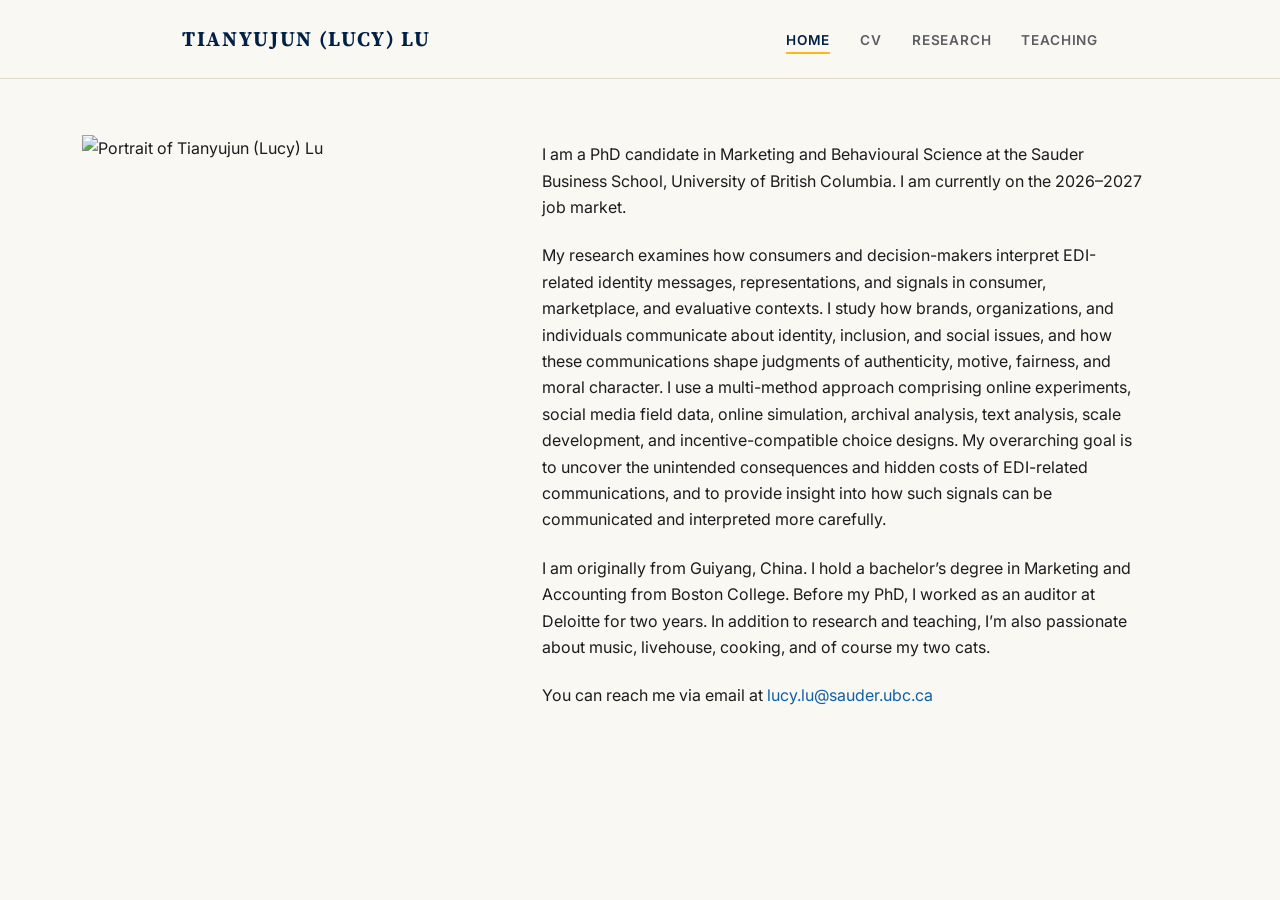
==== commit 377acb5b: "Add files via upload" ====
--- a/index.html
+++ b/index.html
@@ -10,59 +10,43 @@
 <link href="https://fonts.googleapis.com/css2?family=Source+Serif+4:opsz,wght@8..60,400;8..60,500;8..60,600;8..60,700&family=Inter:wght@400;500;600;700&display=swap" rel="stylesheet">
 <link rel="stylesheet" href="style.css">
 <style>
-  body{ height:100vh; overflow:hidden; }
+  .nav-name{
+    font-size:1.3rem;
+    letter-spacing:0.08em;
+    text-transform:uppercase;
+    font-weight:700;
+  }
   main.home{
     flex:1;
     display:flex;
-    align-items:center;
-    max-width:980px;
+    align-items:flex-start;
+    max-width:1180px;
     margin:0 auto;
-    padding:0 32px;
+    padding:56px 32px 80px;
     width:100%;
-    gap:56px;
+    gap:60px;
   }
   .home-photo{
-    flex:0 0 300px;
-    width:300px;
-    border-radius:16px;
-    overflow:hidden;
-    box-shadow:0 18px 40px rgba(0,33,69,0.16);
+    flex:0 0 400px;
+    width:400px;
   }
-  .home-photo img{ width:100%; height:100%; object-fit:cover; display:block; }
-  .home-text{ flex:1 1 480px; min-width:0; }
-  .home-text .eyebrow{margin-bottom:14px;}
-  .home-text h1{
-    font-family:var(--serif);
-    font-size:clamp(1.7rem, 3.4vw, 2.3rem);
-    color:var(--ubc-blue);
-    margin:0 0 6px;
-    font-weight:600;
-    line-height:1.15;
-  }
-  .home-text .role{
-    color:var(--ink-soft);
-    font-size:0.98rem;
-    margin:0 0 18px;
-  }
+  .home-photo img{ width:100%; height:auto; display:block; }
+  .home-text{ flex:1 1 480px; min-width:0; padding-top:6px; }
   .home-text p{
-    font-size:0.92rem;
-    margin:0 0 12px;
+    font-size:1rem;
+    margin:0 0 22px;
     color:var(--ink);
-  }
-  .home-text .contact-line{
-    margin-top:16px;
-    font-size:0.92rem;
+    max-width:60ch;
   }
 
-  /* allow scrolling gracefully on small screens instead of clipping content */
-  @media (max-height:760px), (max-width:860px){
-    body{ height:auto; overflow:auto; }
+  @media (max-width:860px){
     main.home{
       flex-direction:column;
       align-items:flex-start;
-      padding:48px 32px 64px;
+      padding:40px 24px 64px;
+      gap:32px;
     }
-    .home-photo{ width:220px; flex-basis:220px; }
+    .home-photo{ width:100%; max-width:340px; flex-basis:auto; }
   }
 </style>
 </head>
@@ -82,13 +66,9 @@
 
 <main class="home">
   <div class="home-photo">
-    <img src="headshot_large.jpg" alt="Portrait of Tianyujun (Lucy) Lu">
+    <img src="headshot_editorial_v4.jpg" alt="Portrait of Tianyujun (Lucy) Lu">
   </div>
   <div class="home-text">
-    <p class="eyebrow">Job Market Candidate 2026&ndash;27</p>
-    <h1>Tianyujun (Lucy) Lu</h1>
-    <p class="role">PhD Candidate, Marketing &amp; Behavioural Science &middot; Sauder School of Business, University of British Columbia</p>
-
     <p>I am a PhD candidate in Marketing and Behavioural Science at the Sauder Business School, University of British Columbia. I am currently on the 2026&ndash;2027 job market.</p>
 
     <p>My research examines how consumers and decision-makers interpret EDI-related identity messages, representations, and signals in consumer, marketplace, and evaluative contexts. I study how brands, organizations, and individuals communicate about identity, inclusion, and social issues, and how these communications shape judgments of authenticity, motive, fairness, and moral character. I use a multi-method approach comprising online experiments, social media field data, online simulation, archival analysis, text analysis, scale development, and incentive-compatible choice designs. My overarching goal is to uncover the unintended consequences and hidden costs of EDI-related communications, and to provide insight into how such signals can be communicated and interpreted more carefully.</p>
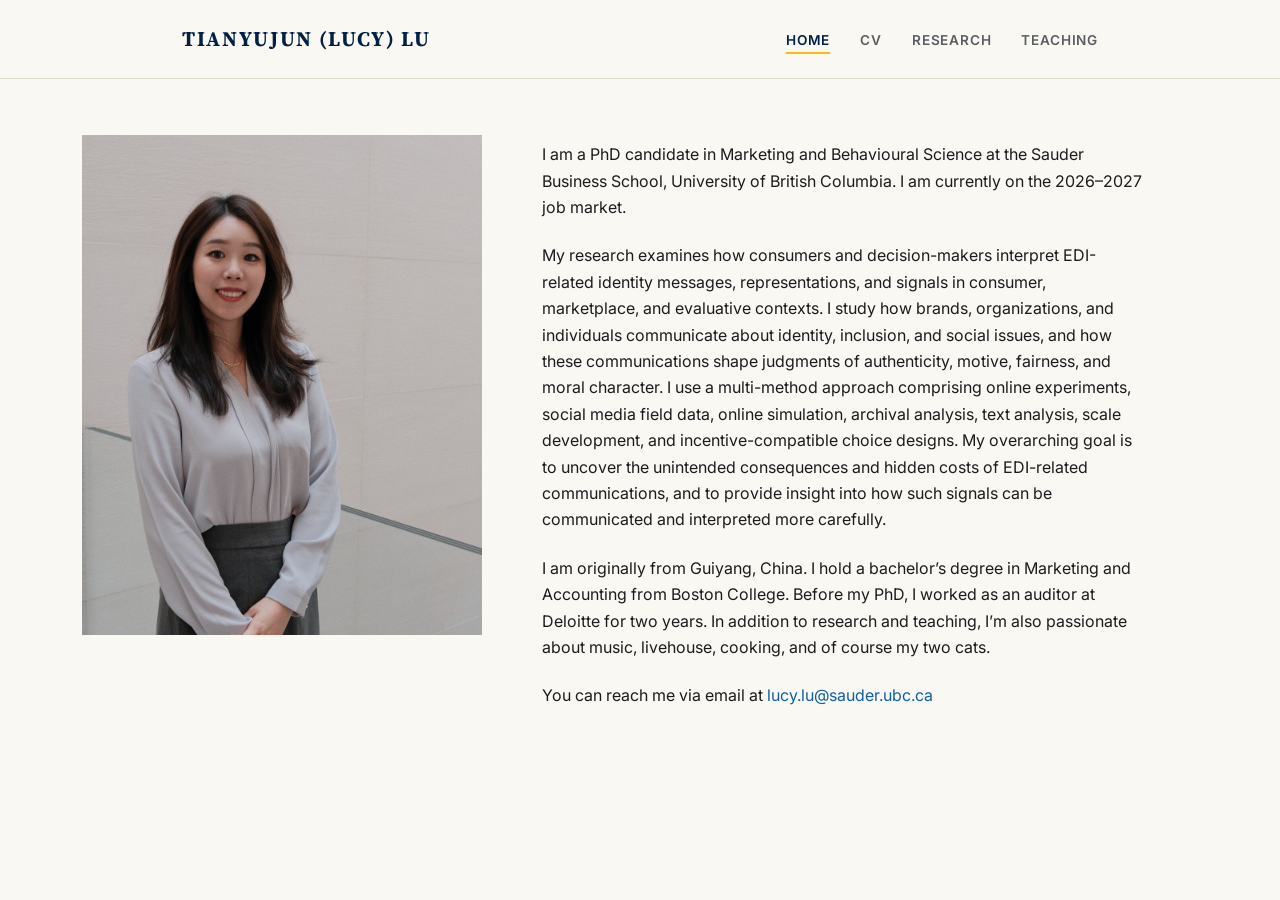
==== commit abb92355: "Update index.html" ====
--- a/index.html
+++ b/index.html
@@ -66,7 +66,7 @@
 
 <main class="home">
   <div class="home-photo">
-    <img src="headshot_editorial_v4.jpg" alt="Portrait of Tianyujun (Lucy) Lu">
+    <img src="headshot_editorial.jpg" alt="Portrait of Tianyujun (Lucy) Lu">
   </div>
   <div class="home-text">
     <p>I am a PhD candidate in Marketing and Behavioural Science at the Sauder Business School, University of British Columbia. I am currently on the 2026&ndash;2027 job market.</p>
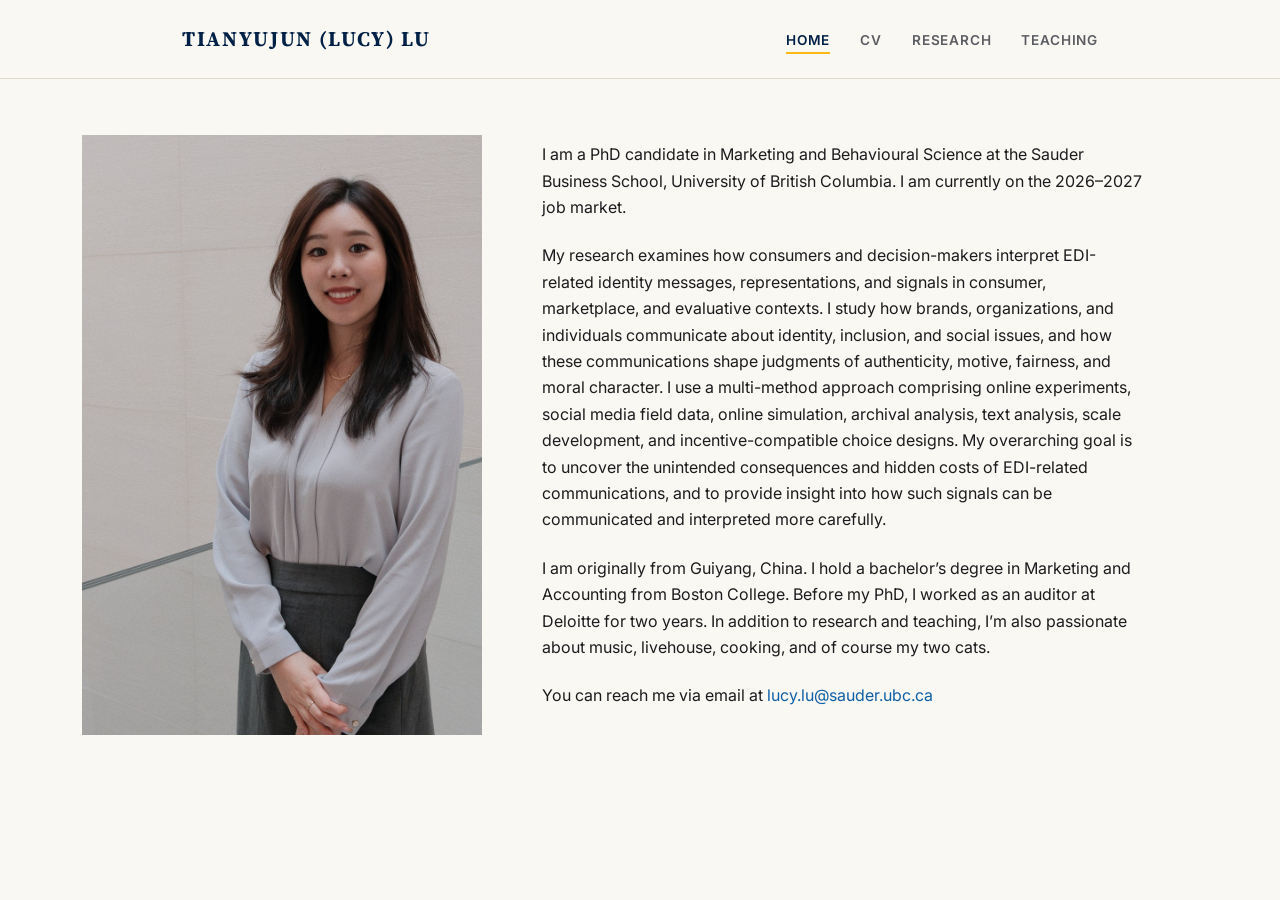
==== commit 9e649290: "Update index.html" ====
--- a/index.html
+++ b/index.html
@@ -66,7 +66,7 @@
 
 <main class="home">
   <div class="home-photo">
-    <img src="headshot_editorial.jpg" alt="Portrait of Tianyujun (Lucy) Lu">
+    <img src="32.jpg" alt="Portrait of Tianyujun (Lucy) Lu">
   </div>
   <div class="home-text">
     <p>I am a PhD candidate in Marketing and Behavioural Science at the Sauder Business School, University of British Columbia. I am currently on the 2026&ndash;2027 job market.</p>
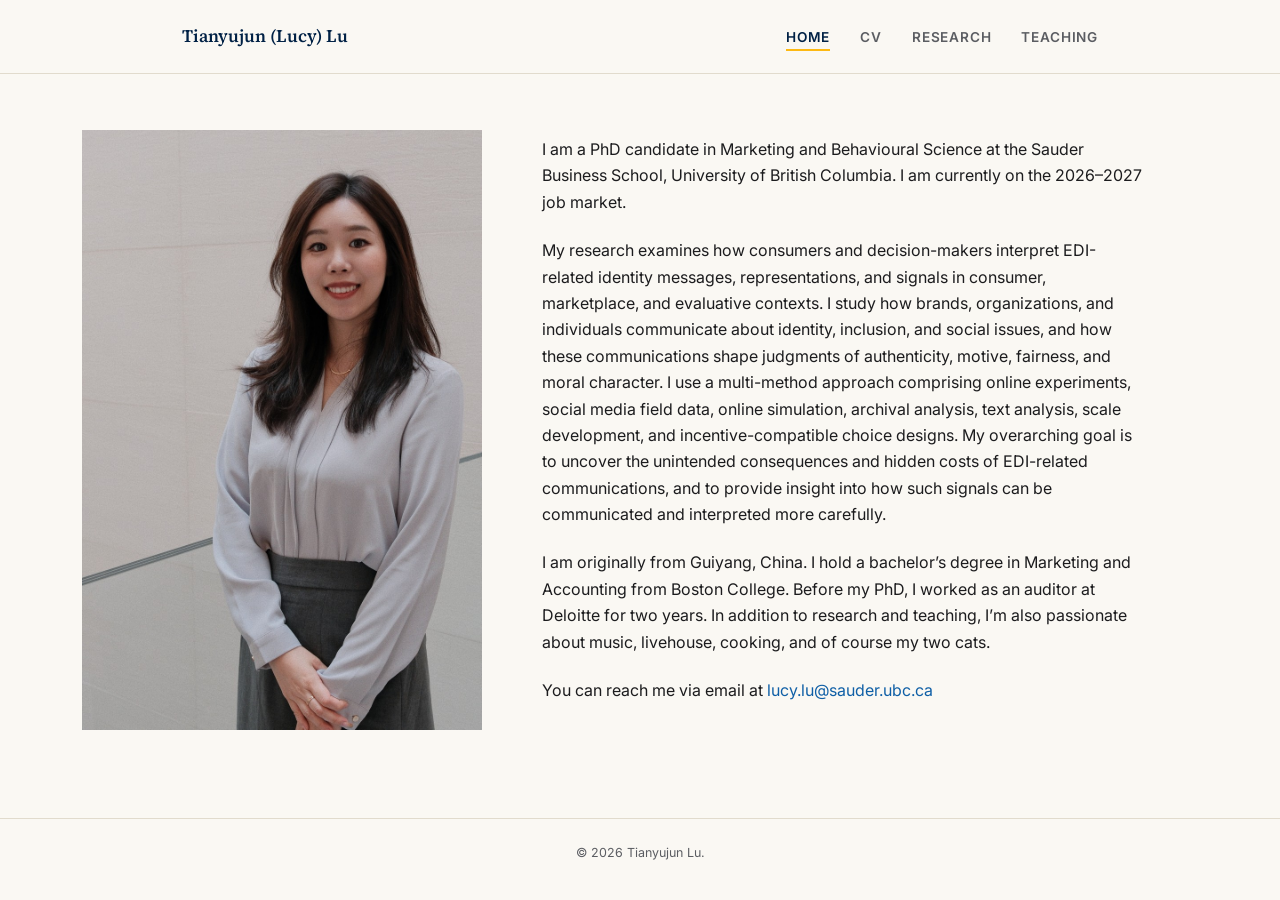
==== commit a329978e: "Add files via upload" ====
--- a/index.html
+++ b/index.html
@@ -10,12 +10,6 @@
 <link href="https://fonts.googleapis.com/css2?family=Source+Serif+4:opsz,wght@8..60,400;8..60,500;8..60,600;8..60,700&family=Inter:wght@400;500;600;700&display=swap" rel="stylesheet">
 <link rel="stylesheet" href="style.css">
 <style>
-  .nav-name{
-    font-size:1.3rem;
-    letter-spacing:0.08em;
-    text-transform:uppercase;
-    font-weight:700;
-  }
   main.home{
     flex:1;
     display:flex;
@@ -66,7 +60,7 @@
 
 <main class="home">
   <div class="home-photo">
-    <img src="32.jpg" alt="Portrait of Tianyujun (Lucy) Lu">
+    <img src="headshot_editorial.jpg" alt="Portrait of Tianyujun (Lucy) Lu">
   </div>
   <div class="home-text">
     <p>I am a PhD candidate in Marketing and Behavioural Science at the Sauder Business School, University of British Columbia. I am currently on the 2026&ndash;2027 job market.</p>
@@ -79,5 +73,7 @@
   </div>
 </main>
 
+<footer>&copy; 2026 Tianyujun Lu.</footer>
+
 </body>
 </html>
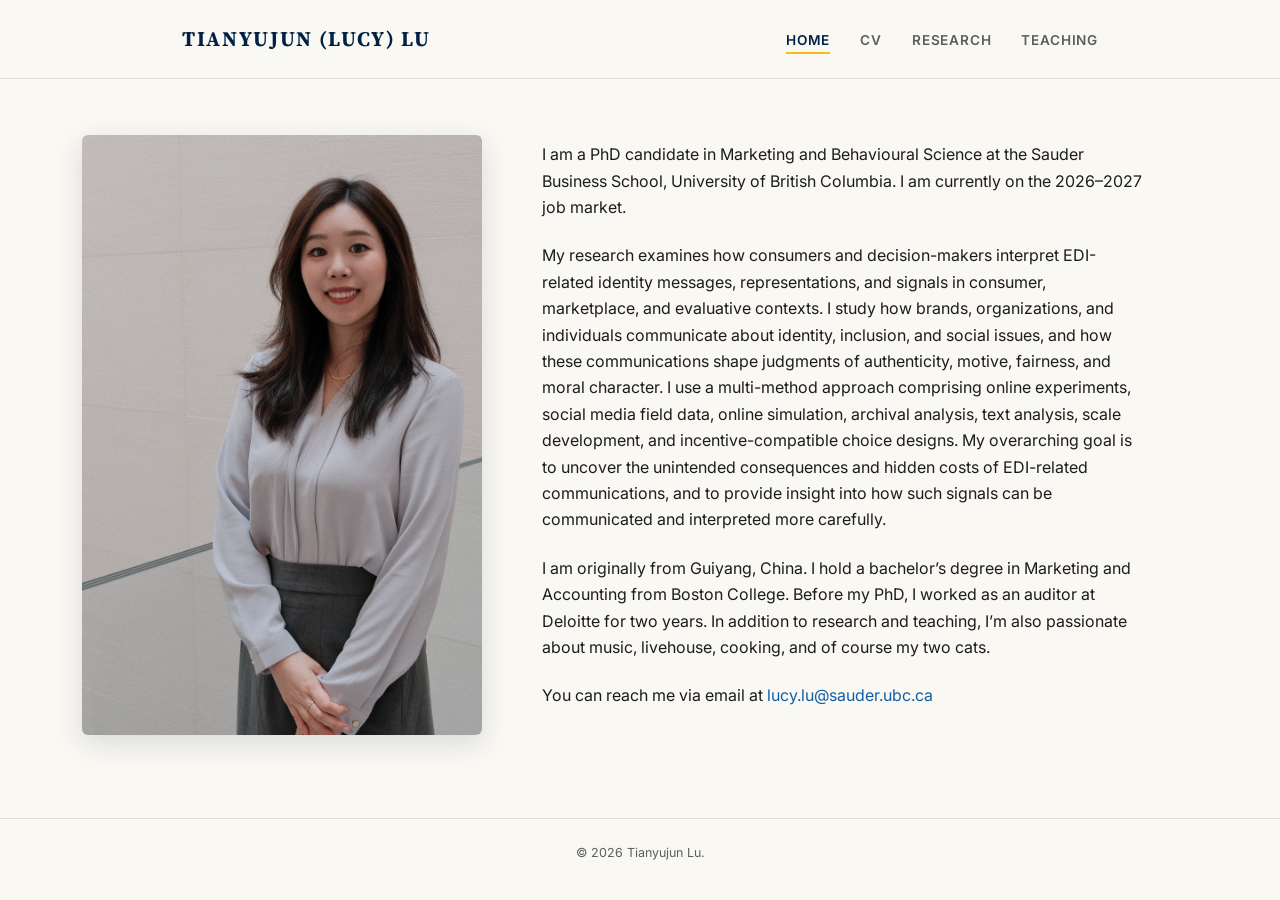
==== commit 61bcce06: "Add files via upload" ====
--- a/index.html
+++ b/index.html
@@ -5,6 +5,15 @@
 <meta name="viewport" content="width=device-width, initial-scale=1.0">
 <title>Tianyujun (Lucy) Lu — PhD Candidate, UBC Sauder School of Business</title>
 <meta name="description" content="Tianyujun (Lucy) Lu, PhD Candidate in Marketing and Behavioural Science, University of British Columbia.">
+<link rel="icon" type="image/png" sizes="32x32" href="favicon-32.png">
+<link rel="icon" type="image/png" sizes="16x16" href="favicon-16.png">
+<link rel="apple-touch-icon" href="apple-touch-icon.png">
+<meta property="og:type" content="website">
+<meta property="og:title" content="Tianyujun (Lucy) Lu — PhD Candidate, UBC Sauder School of Business">
+<meta property="og:description" content="Tianyujun (Lucy) Lu, PhD Candidate in Marketing and Behavioural Science, University of British Columbia.">
+<meta property="og:url" content="https://tianyujunlu.com/">
+<meta property="og:image" content="https://tianyujunlu.com/headshot_editorial.jpg">
+<meta name="twitter:card" content="summary_large_image">
 <link rel="preconnect" href="https://fonts.googleapis.com">
 <link rel="preconnect" href="https://fonts.gstatic.com" crossorigin>
 <link href="https://fonts.googleapis.com/css2?family=Source+Serif+4:opsz,wght@8..60,400;8..60,500;8..60,600;8..60,700&family=Inter:wght@400;500;600;700&display=swap" rel="stylesheet">
@@ -24,7 +33,13 @@
     flex:0 0 400px;
     width:400px;
   }
-  .home-photo img{ width:100%; height:auto; display:block; }
+  .home-photo img{
+    width:100%;
+    height:auto;
+    display:block;
+    border-radius:6px;
+    box-shadow:0 8px 28px rgba(0,33,69,0.14);
+  }
   .home-text{ flex:1 1 480px; min-width:0; padding-top:6px; }
   .home-text p{
     font-size:1rem;
--- a/style.css
+++ b/style.css
@@ -28,6 +28,12 @@
 a:hover{color:var(--ubc-blue); text-decoration:underline;}
 ::selection{background:rgba(253,185,19,0.35);}
 
+:focus-visible{
+  outline:2px solid var(--ubc-gold);
+  outline-offset:2px;
+  border-radius:2px;
+}
+
 /* ---------- NAV ---------- */
 .nav{
   border-bottom:1px solid var(--rule);
@@ -45,8 +51,10 @@
 }
 .nav-name{
   font-family:var(--serif);
-  font-weight:600;
-  font-size:1.1rem;
+  font-weight:700;
+  font-size:1.3rem;
+  letter-spacing:0.08em;
+  text-transform:uppercase;
   color:var(--ubc-blue);
 }
 .nav-links{
@@ -210,6 +218,7 @@
 .teach-card{
   background:#fff; border:1px solid rgba(0,33,69,0.12); border-radius:12px;
   padding:26px 28px; max-width:560px;
+  box-shadow:0 4px 16px rgba(0,33,69,0.07);
 }
 .teach-card h3{font-family:var(--serif); color:var(--ubc-blue); margin:0 0 6px; font-size:1.15rem;}
 .eval{display:flex; align-items:center; gap:10px; margin-top:16px; font-size:0.88rem; color:var(--ubc-blue-accent); font-weight:600;}
@@ -247,3 +256,22 @@
 @media (max-width:720px){
   .two-col{grid-template-columns:1fr;}
 }
+
+@media (max-width:640px){
+  .nav-inner{
+    padding:16px 20px;
+  }
+  .nav-name{
+    font-size:1.05rem;
+    letter-spacing:0.04em;
+  }
+  .nav-links{
+    gap:16px;
+  }
+  .nav-links a{
+    font-size:0.76rem;
+  }
+  .page-head{ padding:40px 20px 0; }
+  .content{ padding:28px 20px 60px; }
+  details.card, .jmp-card{ padding:18px 20px; }
+}
